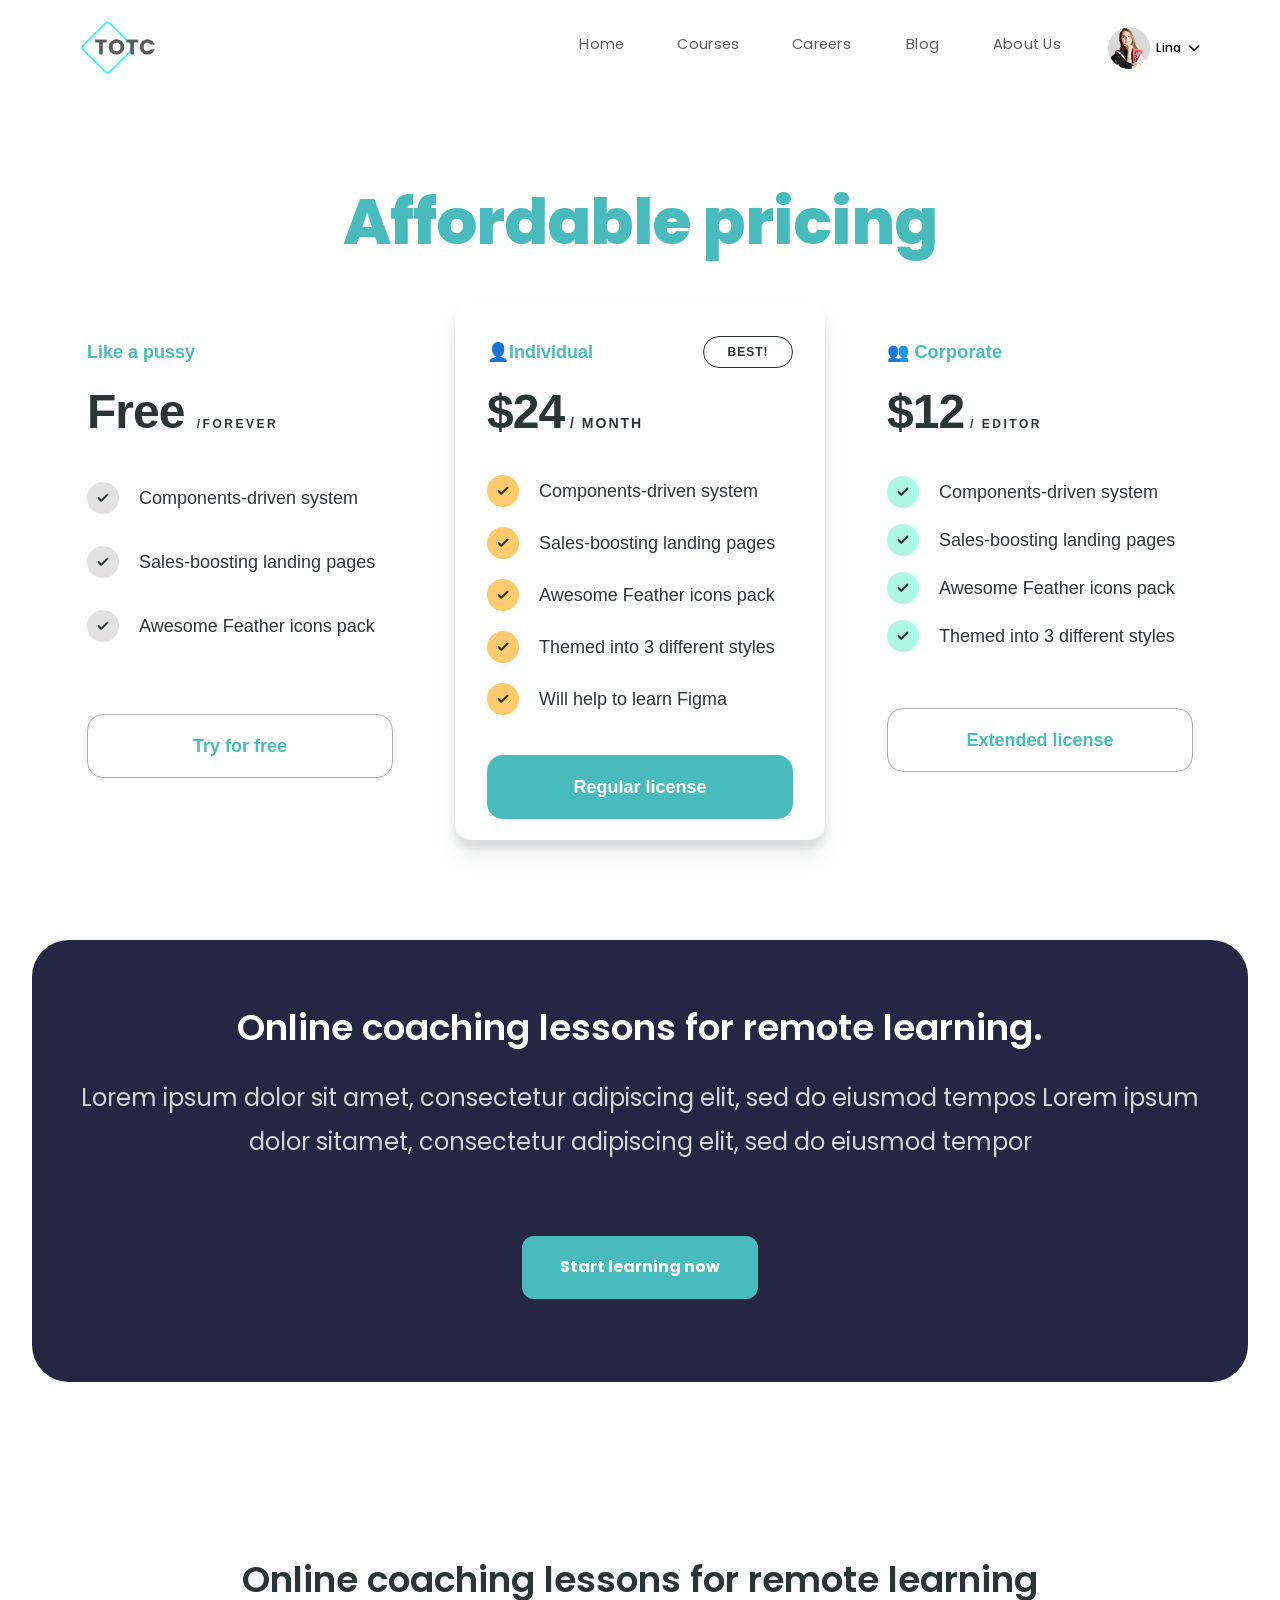
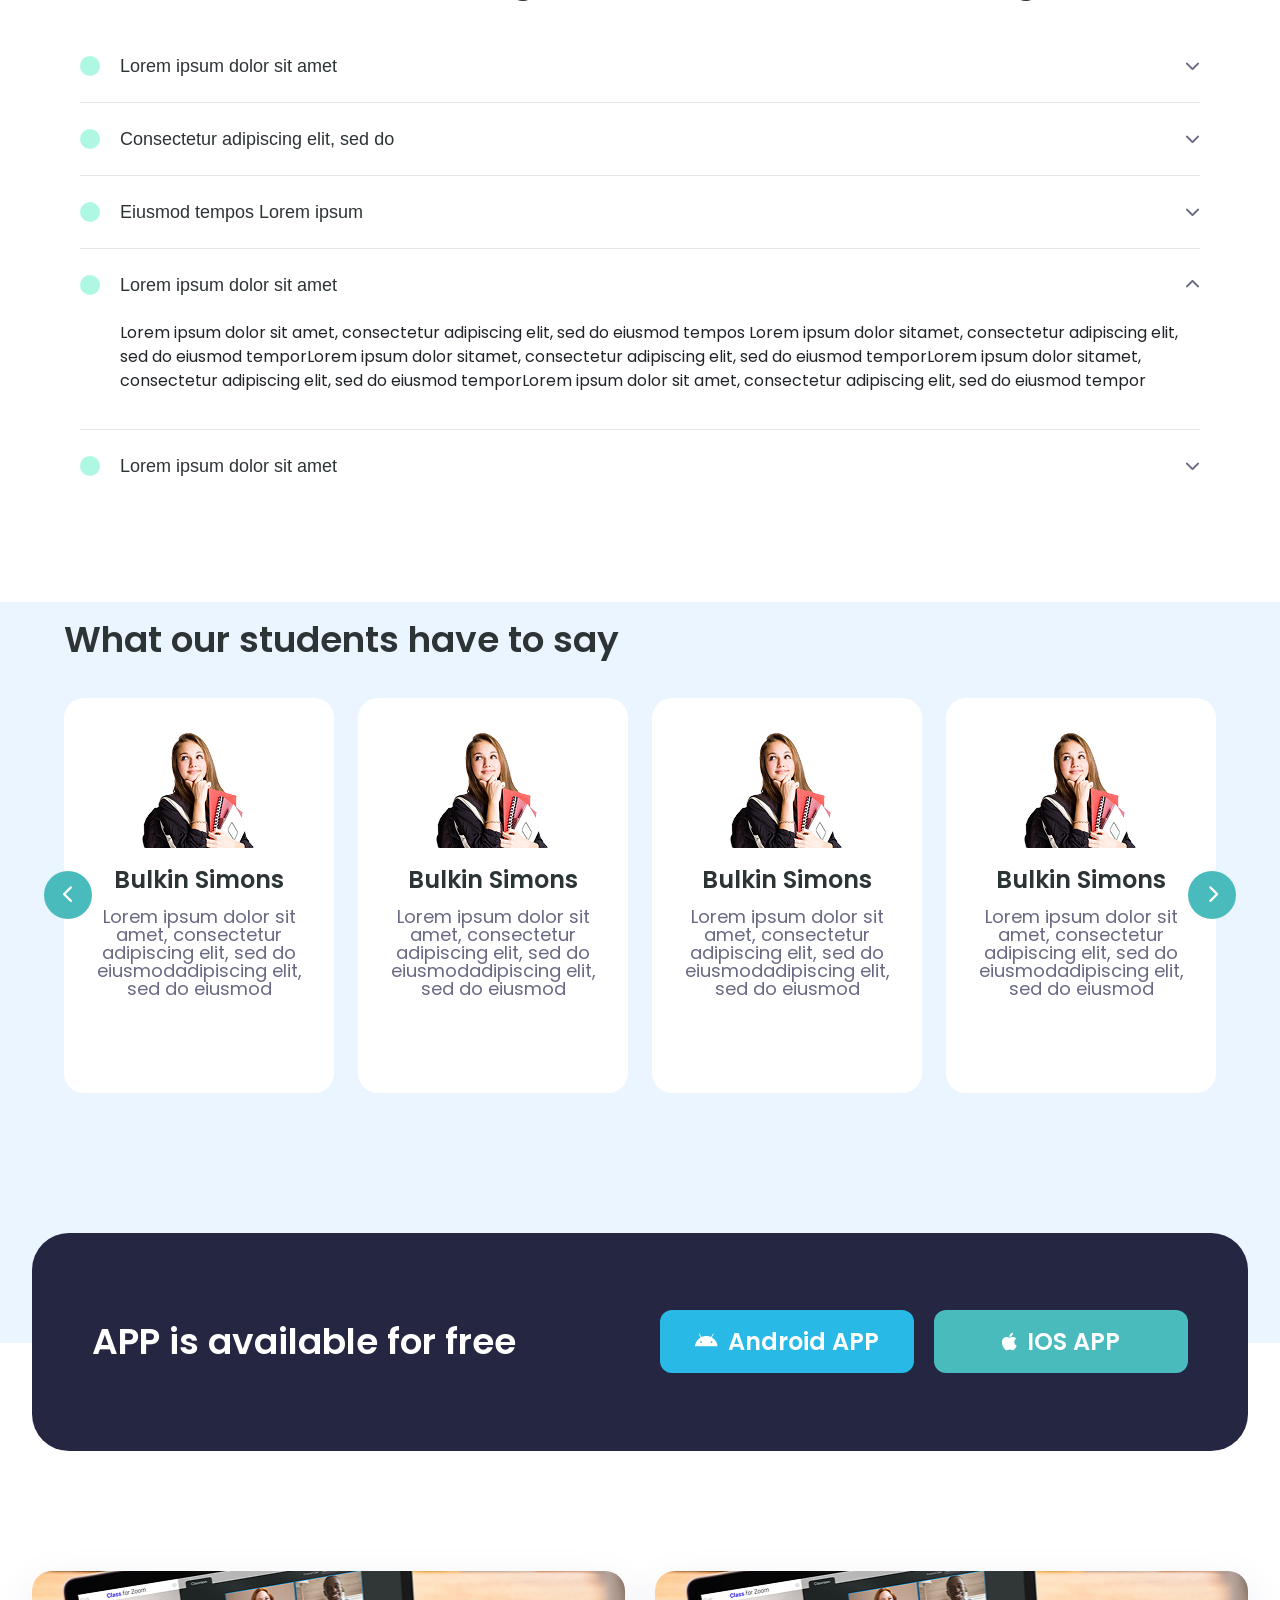
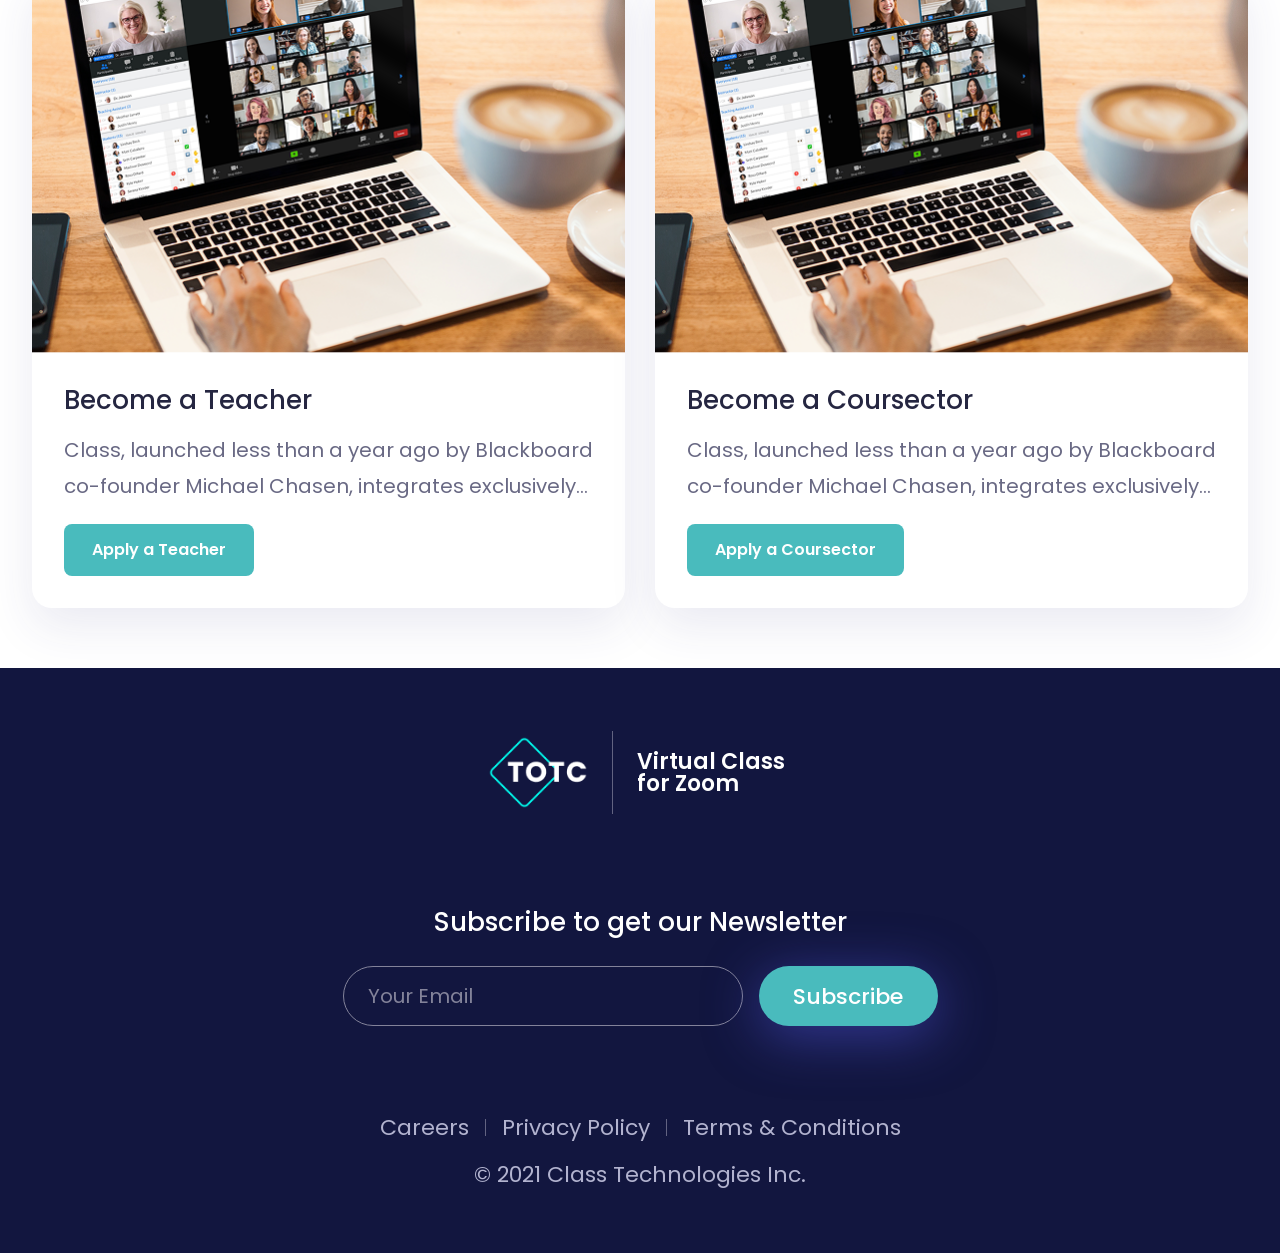
==== index.html @ a2b6d666 "Rename membership.html to index.html" ====
<!DOCTYPE html>
<html lang="en">
<head>
<meta charset="UTF-8">
<meta name="viewport" content="width=device-width, initial-scale=1.0">
<title>Membership-page</title>
<link rel="stylesheet" href="https://cdnjs.cloudflare.com/ajax/libs/font-awesome/6.5.1/css/all.min.css">
<link href="https://cdn.jsdelivr.net/npm/bootstrap@5.0.2/dist/css/bootstrap.min.css" rel="stylesheet" integrity="sha384-EVSTQN3/azprG1Anm3QDgpJLIm9Nao0Yz1ztcQTwFspd3yD65VohhpuuCOmLASjC" crossorigin="anonymous">
<link rel="stylesheet" href="membership.css">
</head>
<body>

<header class="header">
  <div class="header-container">
    <div class="logo-box">
      <img src="images/Group 235.png" alt="TOTC Logo">
    </div>

    <input type="checkbox" id="nav-toggle" class="nav-toggle">
    <label for="nav-toggle" class="hamburger-btn">
      <i class="fa-solid fa-bars"></i>
    </label>

    <nav class="nav-links">
      <a href="#" class="nav-link-home">Home</a>
      <a href="#" class="nav-link-courses">Courses</a>
      <a href="#" class="nav-link-careers">Careers</a>
      <a href="#" class="nav-link-blog">Blog</a>
      <a href="#" class="nav-link-about">About Us</a>
    </nav>

    <div class="profile-section">
      <img src="images/Group 234.png" class="profile-img" alt="Lina">
      <span class="profile-name">Lina</span>
      <i class="fa-solid fa-chevron-down dropdown-icon"></i>
    </div>
  </div>
</header>

<section class="pricing-heading-section">
  <h1>Affordable pricing</h1>
</section>

<div class="pricing-cards-row">

  <!-- Free Plan Card -->
  <div class="pricing-card-free">
    <div class="plan-content-free">
      <span class="plan-label-free">Like a pussy</span>
      <h2 class="plan-price-free">Free <span class="period">/forever</span></h2>

      <div class="feature-item-free">
        <img src="images/Icon Acrylic.png" class="check-circle" alt="check">
        <span>Components-driven system</span>
      </div>
      <div class="feature-item-free">
        <img src="images/Icon Acrylic.png" class="check-circle" alt="check">
        <span>Sales-boosting landing pages</span>
      </div>
      <div class="feature-item-free">
        <img src="images/Icon Acrylic.png" class="check-circle" alt="check">
        <span>Awesome Feather icons pack</span>
      </div>

      <button class="btn-try-free">Try for free</button>
    </div>
  </div>

  <!-- Individual Plan Card -->
  <div class="pricing-card-individual">
    <span class="best-badge">BEST!</span>
    <div class="plan-content-individual">
      <span class="plan-label-individual">
        👤Individual
      </span>
      <h2 class="plan-price-individual">$24<span class="period">/ MONTH</span></h2>

      <div class="feature-item-individual">
        <img src="images/Icon Acrylic (2).png" class="check-circle" alt="check">
        <span>Components-driven system</span>
      </div>
      <div class="feature-item-individual">
        <img src="images/Icon Acrylic (2).png" class="check-circle" alt="check">
        <span>Sales-boosting landing pages</span>
      </div>
      <div class="feature-item-individual">
        <img src="images/Icon Acrylic (2).png" class="check-circle" alt="check">
        <span>Awesome Feather icons pack</span>
      </div>
      <div class="feature-item-individual">
        <img src="images/Icon Acrylic (2).png" class="check-circle" alt="check">
        <span>Themed into 3 different styles</span>
      </div>
      <div class="feature-item-individual">
        <img src="images/Icon Acrylic (2).png" class="check-circle" alt="check">
        <span>Will help to learn Figma</span>
      </div>

      <button class="btn-regular-license">Regular license</button>
    </div>
  </div>

  <!-- Corporate Plan Card -->
  <div class="pricing-card-corporate">
    <div class="plan-content-corporate">
      <span class="plan-label-corporate">
        👥 Corporate
      </span>
      <h2 class="plan-price-corporate">$12<span class="period">/ editor</span></h2>
      <div class="feature-item-corporate">
        <img src="images/Icon Acrylic (3).png" class="check-circle" alt="check">
        <span>Components-driven system</span>
      </div>
      <div class="feature-item-corporate">
        <img src="images/Icon Acrylic (3).png" class="check-circle" alt="check">
        <span>Sales-boosting landing pages</span>
      </div>
      <div class="feature-item-corporate">
        <img src="images/Icon Acrylic (3).png" class="check-circle" alt="check">
        <span>Awesome Feather icons pack</span>
      </div>
      <div class="feature-item-corporate">
        <img src="images/Icon Acrylic (3).png" class="check-circle" alt="check">
        <span>Themed into 3 different styles</span>
      </div>
      <button class="btn-extended-license">Extended license</button>
    </div>
  </div>

</div>

<!-- Online Coaching Banner -->
<section class="coaching-banner-section">
  <div class="coaching-banner">
    <h2 class="coaching-heading">Online coaching lessons for remote learning.</h2>
    <p class="coaching-text">
      Lorem ipsum dolor sit amet, consectetur adipiscing elit, sed do eiusmod tempos Lorem ipsum dolor sitamet, consectetur adipiscing elit, sed do eiusmod tempor
    </p>
    <button class="btn-start-learning">Start learning now</button>
  </div>
</section>

<!-- Online Coaching Lessons Accordion -->
<section class="coaching-list-section">
  <div class="coaching-list-container">
    <h2 class="coaching-list-heading">Online coaching lessons for remote learning</h2>

    <div class="accordion-list">

      <div class="accordion-item">
        <input type="checkbox" id="acc1" class="accordion-checkbox">
        <label for="acc1" class="accordion-header">
          <span class="accordion-dot"></span>
          <span class="accordion-title">Lorem ipsum dolor sit amet</span>
          <i class="fa-solid fa-chevron-down accordion-icon"></i>
        </label>
      </div>

      <div class="accordion-item">
        <input type="checkbox" id="acc2" class="accordion-checkbox">
        <label for="acc2" class="accordion-header">
          <span class="accordion-dot"></span>
          <span class="accordion-title">Consectetur adipiscing elit, sed do</span>
          <i class="fa-solid fa-chevron-down accordion-icon"></i>
        </label>
      </div>

      <div class="accordion-item">
        <input type="checkbox" id="acc3" class="accordion-checkbox">
        <label for="acc3" class="accordion-header">
          <span class="accordion-dot"></span>
          <span class="accordion-title">Eiusmod tempos Lorem ipsum</span>
          <i class="fa-solid fa-chevron-down accordion-icon"></i>
        </label>
      </div>

      <div class="accordion-item">
        <input type="checkbox" id="acc4" class="accordion-checkbox" checked>
        <label for="acc4" class="accordion-header">
          <span class="accordion-dot"></span>
          <span class="accordion-title">Lorem ipsum dolor sit amet</span>
          <i class="fa-solid fa-chevron-down accordion-icon"></i>
        </label>
        <div class="accordion-content">
          <p>Lorem ipsum dolor sit amet, consectetur adipiscing elit, sed do eiusmod tempos Lorem ipsum dolor sitamet, consectetur adipiscing elit, sed do eiusmod temporLorem ipsum dolor sitamet, consectetur adipiscing elit, sed do eiusmod temporLorem ipsum dolor sitamet, consectetur adipiscing elit, sed do eiusmod temporLorem ipsum dolor sit amet, consectetur adipiscing elit, sed do eiusmod tempor</p>
        </div>
      </div>

      <div class="accordion-item">
        <input type="checkbox" id="acc5" class="accordion-checkbox">
        <label for="acc5" class="accordion-header">
          <span class="accordion-dot"></span>
          <span class="accordion-title">Lorem ipsum dolor sit amet</span>
          <i class="fa-solid fa-chevron-down accordion-icon"></i>
        </label>
      </div>

    </div>
  </div>
</section>

<!-- What Our Students Have To Say - Testimonials Carousel -->
<section class="testimonials-section">
  <div class="testimonials-container">
    <h2 class="testimonials-heading">What our students have to say</h2>

    <div id="testimonialsCarousel" class="carousel slide testimonials-carousel" data-bs-ride="false">
      <div class="carousel-inner">

        
        <div class="carousel-item active">
          <div class="row g-4 justify-content-center">
            <div class="col-lg-3 col-md-6">
              <div class="testimonial-card">
                <img src="images/image 12.png" class="testimonial-img" alt="Bulkin Simons">
                <h5 class="testimonial-name">Bulkin Simons</h5>
                <p class="testimonial-text">Lorem ipsum dolor sit amet, consectetur adipiscing elit, sed do eiusmodadipiscing elit, sed do eiusmod</p>
              </div>
            </div>
            <div class="col-lg-3 col-md-6">
              <div class="testimonial-card">
                <img src="images/image 12.png" class="testimonial-img" alt="Bulkin Simons">
                <h5 class="testimonial-name">Bulkin Simons</h5>
                <p class="testimonial-text">Lorem ipsum dolor sit amet, consectetur adipiscing elit, sed do eiusmodadipiscing elit, sed do eiusmod</p>
              </div>
            </div>
            <div class="col-lg-3 col-md-6">
              <div class="testimonial-card">
                <img src="images/image 12.png" class="testimonial-img" alt="Bulkin Simons">
                <h5 class="testimonial-name">Bulkin Simons</h5>
                <p class="testimonial-text">Lorem ipsum dolor sit amet, consectetur adipiscing elit, sed do eiusmodadipiscing elit, sed do eiusmod</p>
              </div>
            </div>
            <div class="col-lg-3 col-md-6">
              <div class="testimonial-card">
                <img src="images/image 12.png" class="testimonial-img" alt="Bulkin Simons">
                <h5 class="testimonial-name">Bulkin Simons</h5>
                <p class="testimonial-text">Lorem ipsum dolor sit amet, consectetur adipiscing elit, sed do eiusmodadipiscing elit, sed do eiusmod</p>
              </div>
            </div>
          </div>
        </div>

        

      </div>

      <!-- Prev/Next Arrows -->
      <button class="carousel-control-prev testimonial-arrow" type="button" data-bs-target="#testimonialsCarousel" data-bs-slide="prev">
        <i class="fa-solid fa-chevron-left"></i>
      </button>
      <button class="carousel-control-next testimonial-arrow" type="button" data-bs-target="#testimonialsCarousel" data-bs-slide="next">
        <i class="fa-solid fa-chevron-right"></i>
      </button>
    </div>
  </div>
</section>

<!-- APP is available for free -->
<section class="app-banner-section">
  <div class="app-banner">
    <h2 class="app-banner-heading">APP is available for free</h2>
    <div class="app-buttons">
      <button class="btn-android-app">
        <i class="fa-brands fa-android"></i> Android APP
      </button>
      <button class="btn-ios-app">
        <i class="fa-brands fa-apple"></i> IOS APP
      </button>
    </div>
  </div>
</section>

<!-- Become a Teacher / Become a Counselor Cards -->
<section class="teacher-counselor-section">
  <div class="teacher-counselor-row">

    <!-- Become a Teacher Card -->
    <div class="tc-card">
      <img src="images/Rectangle 32.png" class="tc-image" alt="Become a Teacher">
      <div class="tc-content">
        <h3 class="tc-heading">Become a Teacher</h3>
        <p class="tc-text">Class, launched less than a year ago by Blackboard co-founder Michael Chasen, integrates exclusively...</p>
        <button class="btn-apply-teacher">Apply a Teacher</button>
      </div>
    </div>

    <!-- Become a Counselor Card -->
    <div class="tc-card">
      <img src="images/Rectangle 32.png" class="tc-image" alt="Become a Counselor">
      <div class="tc-content">
        <h3 class="tc-heading">Become a Coursector</h3>
        <p class="tc-text">Class, launched less than a year ago by Blackboard co-founder Michael Chasen, integrates exclusively...</p>
        <button class="btn-apply-counselor">Apply a Coursector</button>
      </div>
    </div>

  </div>
</section>

<!-- ===== Footer Section ===== -->
<footer class="site-footer">

  <div class="footer-brand">
    <div class="footer-logo-box">
      <img src="images/Group 112.png" alt="TOTC Logo" class="logo-icon">
    </div>
    <span class="footer-divider"></span>
    <p class="footer-tagline">Virtual Class for Zoom</p>
  </div>

  <div class="footer-newsletter">
    <h3>Subscribe to get our Newsletter</h3>
    <form class="newsletter-form">
      <input type="email" placeholder="Your Email" required>
      <button type="submit">Subscribe</button>
    </form>
  </div>

  <div class="footer-links">
    <a href="#">Careers</a>
    <span class="link-divider"></span>
    <a href="#">Privacy Policy</a>
    <span class="link-divider"></span>
     <a href="#">Terms &amp; Conditions</a> 
  </div>

  <p class="footer-copyright">&copy; 2021 Class Technologies Inc.</p>

</footer>
<script src="https://cdn.jsdelivr.net/npm/bootstrap@5.0.2/dist/js/bootstrap.bundle.min.js" integrity="sha384-MrcW6ZMFYlzcLA8Nl+NtUVF0sA7MsXsP1UyJoMp4YLEuNSfAP+JcXn/tWtIaxVXM" crossorigin="anonymous"></script>

</body>
</html>
---- membership.css ----
@import url('https://fonts.googleapis.com/css2?family=Poppins:wght@400;500;600;700&display=swap');

* {
  margin: 0;
  padding: 0;
  box-sizing: border-box;
}

body {
  font-family: 'Poppins', sans-serif;
  overflow-x: hidden;
}

img {
  max-width: 100%;
}


.header {
  width: 100%;
  background-color: #FFFFFF;
}

.header-container {
  position: relative;
  width: 100%;
  aspect-ratio: 1920 / 143;
  max-width: 1920px;
  margin: 0 auto;
}

.logo-box {
  position: absolute;
  left: 6.25%;
  top: 20.98%;
  width: 5.9375%;
  height: 58.04%;
  display: flex;
  align-items: center;
  justify-content: center;
  overflow: hidden;
}

.logo-box img {
  width: 100%;
  height: 100%;
  object-fit: contain;
}

.nav-links a {
  position: absolute;
  top: 38.46%;
  height: 23.08%;
  font-family: 'Poppins', sans-serif;
  font-weight: 400;
  font-size: calc(22 / 1920 * 100vw);
  line-height: 100%;
  letter-spacing: 0.02em;
  color: #5B5B5B;
  text-decoration: none;
  white-space: nowrap;
}

.nav-link-home    { left: 45.26%; }
.nav-link-courses { left: 52.917%; }
.nav-link-careers { left: 61.875%; }
.nav-link-blog     { left: 70.78%; }
.nav-link-about    { left: 77.55%; }

.profile-section {
  position: absolute;
  right: 6.25%;
  top: 20.98%;
  height: 58.04%;
  display: flex;
  align-items: center;
  gap: calc(10 / 1920 * 100vw);
}

.profile-img {
  width: calc(63 / 1920 * 100vw);
  height: calc(63 / 1920 * 100vw);
  border-radius: 50%;
  object-fit: cover;
}

.profile-name {
  font-family: 'Poppins', sans-serif;
  font-weight: 500;
  font-size: calc(18 / 1920 * 100vw);
  line-height: 100%;
  letter-spacing: 0.02em;
  color: #000000;
  white-space: nowrap;
}

.dropdown-icon {
  font-size: calc(18 / 1920 * 100vw);
  color: #000000;
}


.nav-toggle {
  display: none;
}

.hamburger-btn {
  display: none;
  position: absolute;
  right: 6.25%;
  top: 50%;
  transform: translateY(-50%);
  font-size: 24px;
  color: #2D3436;
  cursor: pointer;
  z-index: 20;
}

/* ===== Pricing Heading Section ===== */
.pricing-heading-section {
  width: 100%;
  padding-top: 95px;
  padding-bottom: 30px;
  display: flex;
  justify-content: center;
}

.pricing-heading-section h1 {
  font-family: 'Poppins', sans-serif;
  font-weight: 800;
  font-size: 64px;
  line-height: 100%;
  letter-spacing: -1px;
  color: #49BBBD;
  text-align: center;
  margin: 0;
}


.pricing-cards-row {
  display: flex;
  align-items: flex-start;
  justify-content: center;
  gap: 30px;
  flex-wrap: wrap;
  padding: 20px 20px 60px;
}


.pricing-card-free {
  width: 370px;
  max-width: 100%;
  height: 536px;
  background: #FFFFFF;
  border-radius: 8px;
}

.plan-content-free {
  width: 306px;
  max-width: 100%;
  height: 472px;
  margin: 32px;
}

.plan-label-free {
  font-family: 'Inter', sans-serif;
  font-weight: 800;
  font-size: 18px;
  line-height: 32px;
  color: #49BBBD;
}

.plan-price-free {
  margin-top: 16px;
  margin-bottom: 30px;
  font-family: 'Inter', sans-serif;
  font-weight: 700;
  font-size: 48px;
  line-height: 56px;
  letter-spacing: -1px;
  color: #2D3436;
}

.plan-price-free .period {
  font-size: 12px;
  font-weight: 800;
  letter-spacing: 2.5px;
  text-transform: uppercase;
}

.feature-item-free {
  width: 100%;
  margin-bottom: 32px;
  display: flex;
  align-items: center;
  gap: 20px;
  font-family: 'Inter', sans-serif;
  font-weight: 400;
  font-size: 18px;
  line-height: 24px;
  color: #2D3436;
}

.check-circle {
  width: 32px;
  height: 32px;
  flex-shrink: 0;
}

.btn-try-free {
  width: 306px;
  max-width: 100%;
  height: 64px;
  margin-top: 40px;
  border-radius: 16px;
  border: 1px solid #ADADAD;
  background: transparent;
  font-family: 'Inter', sans-serif;
  font-weight: 700;
  font-size: 18px;
  color: #49BBBD;
  cursor: pointer;
}


.pricing-card-individual {
  position: relative;
  width: 370px;
  max-width: 100%;
  height: 536px;
  background: #FFFFFF;
  border-radius: 16px;
  box-shadow: 0px 16px 24px 0px rgba(38, 50, 56, 0.08),
              0px 8px 8px 0px rgba(38, 50, 56, 0.12);
}

.best-badge {
  position: absolute;
  top: 32px;
  right: 32px;
  width: 90px;
  height: 32px;
  display: flex;
  align-items: center;
  justify-content: center;
  border: 1px solid #2D3436;
  border-radius: 20px;
  font-family: 'Inter', sans-serif;
  font-weight: 700;
  font-size: 12px;
  letter-spacing: 1px;
  color: #2D3436;
  background: #FFFFFF;
}

.plan-content-individual {
  width: 306px;
  max-width: 100%;
  height: 472px;
  margin: 32px;
}

.plan-label-individual {
  display: flex;
  align-items: center;
  gap: 8px;
  font-family: 'Inter', sans-serif;
  font-weight: 700;
  font-size: 18px;
  line-height: 32px;
  color: #49BBBD;
}

.plan-price-individual {
  margin-top: 16px;
  margin-bottom: 24px;
  font-family: 'Inter', sans-serif;
  font-weight: 700;
  font-size: 48px;
  line-height: 56px;
  letter-spacing: -1px;
  color: #2D3436;
}

.plan-price-individual .period {
  font-size: 14px;
  font-weight: 700;
  letter-spacing: 2px;
  margin-left: 6px;
}

.feature-item-individual {
  width: 100%;
  margin-bottom: 20px;
  display: flex;
  align-items: center;
  gap: 20px;
  font-family: 'Inter', sans-serif;
  font-weight: 400;
  font-size: 18px;
  line-height: 24px;
  color: #2D3436;
}

.btn-regular-license {
  width: 306px;
  max-width: 100%;
  height: 64px;
  margin-top: 20px;
  border-radius: 16px;
  border: none;
  background: #49BBBD;
  font-family: 'Inter', sans-serif;
  font-weight: 700;
  font-size: 18px;
  color: #FFFFFF;
  cursor: pointer;
}


.pricing-card-corporate {
  width: 370px;
  max-width: 100%;
  height: 536px;
  background: #FFFFFF;
  border-radius: 8px;
}

.plan-content-corporate {
  width: 306px;
  max-width: 100%;
  height: 472px;
  margin: 32px;
}

.plan-label-corporate {
  display: flex;
  align-items: center;
  gap: 8px;
  font-family: 'Inter', sans-serif;
  font-weight: 700;
  font-size: 18px;
  line-height: 32px;
  letter-spacing: 0.2px;
  color: #49BBBD;
}

.plan-price-corporate {
  margin-top: 16px;
  margin-bottom: 24px;
  font-family: 'Inter', sans-serif;
  font-weight: 700;
  font-size: 48px;
  line-height: 56px;
  letter-spacing: -1px;
  color: #2D3436;
}

.plan-price-corporate .period {
  font-size: 12px;
  font-weight: 800;
  letter-spacing: 2.5px;
  text-transform: uppercase;
  margin-left: 6px;
}

.feature-item-corporate {
  width: 100%;
  margin-bottom: 16px;
  display: flex;
  align-items: center;
  gap: 20px;
  font-family: 'Inter', sans-serif;
  font-weight: 400;
  font-size: 18px;
  line-height: 32px;
  color: #2D3436;
}

.btn-extended-license {
  width: 306px;
  max-width: 100%;
  height: 64px;
  margin-top: 40px;
  border-radius: 16px;
  border: 1px solid #ADADAD;
  background: transparent;
  font-family: 'Inter', sans-serif;
  font-weight: 700;
  font-size: 18px;
  color: #49BBBD;
  cursor: pointer;
}


.coaching-banner-section {
  width: 100%;
  padding: 40px 0 80px;
  display: flex;
  justify-content: center;
}

.coaching-banner {
  width: 1682px;
  max-width: 95%;
  background: #252641;
  border-radius: 37px;
  padding-top: 70px;
  padding-bottom: 83px;
  padding-left: 20px;
  padding-right: 20px;
  display: flex;
  flex-direction: column;
  align-items: center;
  text-align: center;
}

.coaching-heading {
  max-width: 827px;
  margin: 0 0 30px;
  font-family: 'Poppins', sans-serif;
  font-weight: 600;
  font-size: 36px;
  line-height: 100%;
  letter-spacing: 0%;
  color: #FFFFFF;
}

.coaching-text {
  max-width: 1259px;
  margin: 0 0 73px;
  font-family: 'Poppins', sans-serif;
  font-weight: 400;
  font-size: 24px;
  line-height: 180%;
  letter-spacing: 2%;
  color: rgba(255, 255, 255, 0.8);
}

.btn-start-learning {
  width: 236px;
  max-width: 100%;
  height: 63px;
  background: #49BBBD;
  border: none;
  border-radius: 12px;
  font-family: 'Poppins', sans-serif;
  font-weight: 700;
  font-size: 16px;
  line-height: 100%;
  letter-spacing: 0%;
  color: #FFFFFF;
  cursor: pointer;
}



.coaching-list-section {
  width: 100%;
  padding: 60px 0;
  display: flex;
  justify-content: center;
}

.coaching-list-container {
  width: 1681px;
  max-width: 95%;
  padding: 40px 48px;
}

.coaching-list-heading {
  text-align: center;
  font-family: 'Poppins', sans-serif;
  font-weight: 600;
  font-size: 36px;
  line-height: 100%;
  color: #2D3436;
  margin: 0 0 32px;
}

.accordion-list {
  border: none;
  border-top: none;
}

.accordion-item {
  border: none;
  border-bottom: 1px solid #E5E5E5;
}

.accordion-item:first-child {
  border-top: none;
}

.accordion-item:last-child {
  border-bottom: none;
}

.accordion-header {
  border: none;
  outline: none;
}

.accordion-header:focus {
  outline: none;
}

.accordion-checkbox {
  display: none;
}

.accordion-header {
  width: 100%;
  display: flex;
  align-items: center;
  gap: 20px;
  padding: 20px 0;
  cursor: pointer;
}

.accordion-dot {
  width: 20px;
  height: 20px;
  border-radius: 50%;
  background: #55EFC4;
  opacity: 0.48;
  flex-shrink: 0;
}

.accordion-title {
  flex: 1;
  font-family: 'Inter', sans-serif;
  font-weight: 400;
  font-size: 18px;
  line-height: 32px;
  color: #2D3436;
}

.accordion-icon {
  font-size: 15px;
  color: #696984;
  flex-shrink: 0;
  transition: transform 0.2s ease;
}

.accordion-checkbox:checked ~ .accordion-header .accordion-icon {
  transform: rotate(180deg);
}

.accordion-content {
  display: none;
  padding: 0 0 20px 40px;
}

.accordion-checkbox:checked ~ .accordion-content {
  display: block;
}


.testimonials-section {
  width: 100%;
  padding: 20px 0 250px;
  background: rgba(157, 204, 255, 0.2);
  display: flex;
  justify-content: center;
}

.testimonials-container {
  width: 1674px;
  max-width: 90%;
  position: relative;
}

.testimonials-heading {
  font-family: 'Poppins', sans-serif;
  font-weight: 600;
  font-size: 36px;
  line-height: 100%;
  color: #2D3436;
  margin: 0 0 40px;
}

.testimonials-carousel {
  position: relative;
}

.testimonial-card {
  width: 100%;
  max-width: 384px;
  height: 395px;
  background: #FFFFFF;
  border-radius: 20px;
  padding: 32px 24px;
  margin: 0 auto;
  display: flex;
  flex-direction: column;
  align-items: center;
  text-align: center;
}

.testimonial-img {
  width: 118px;
  height: 118px;
  border-radius: 6px;
  object-fit: cover;
  margin-bottom: 20px;
}

.testimonial-name {
  font-family: 'Poppins', sans-serif;
  font-weight: 600;
  font-size: 24px;
  line-height: 100%;
  color: #2D3436;
  margin-bottom: 16px;
}

.testimonial-text {
  font-family: 'Poppins', sans-serif;
  font-weight: 400;
  font-size: 18px;
  line-height: 100%;
  letter-spacing: 2%;
  color: #696984;
  margin: 0;
}

.testimonial-arrow {
  width: 48px;
  height: 48px;
  border-radius: 50%;
  background: #49BBBD;
  display: flex !important;
  align-items: center;
  justify-content: center;
  opacity: 1 !important;
  top: 50%;
  transform: translateY(-50%);
  position: absolute;
}

.testimonial-arrow.carousel-control-prev {
  left: -20px;
}

.testimonial-arrow.carousel-control-next {
  right: -20px;
}

.testimonial-arrow i {
  color: #FFFFFF;
  font-size: 18px;
}

.testimonial-arrow:hover {
  background: #3aa5a7;
}


.app-banner-section {
  width: 100%;
  padding: 10px 0 60px;
  display: flex;
  justify-content: center;
  position: relative;
  z-index: 2;
  margin-top: -120px;
}

.app-banner {
  width: 1682px;
  max-width: 95%;
  min-height: 218px;
  background: #252641;
  border-radius: 37px;
  padding: 30px 60px;
  display: flex;
  align-items: center;
  justify-content: space-between;
  flex-wrap: wrap;
  gap: 20px;
}

.app-banner-heading {
  max-width: 448px;
  font-family: 'Poppins', sans-serif;
  font-weight: 600;
  font-size: 36px;
  line-height: 100%;
  letter-spacing: 0%;
  color: #FFFFFF;
  margin: 0;
}

.app-buttons {
  display: flex;
  gap: 20px;
  flex-wrap: wrap;
}

.btn-android-app,
.btn-ios-app {
  width: 254px;
  max-width: 100%;
  height: 63px;
  border: none;
  border-radius: 12px;
  display: flex;
  align-items: center;
  justify-content: center;
  gap: 10px;
  font-family: 'Poppins', sans-serif;
  font-weight: 600;
  font-size: 24px;
  line-height: 100%;
  color: #FFFFFF;
  cursor: pointer;
}

.btn-android-app {
  background: #29B9E7;
}

.btn-ios-app {
  background: #49BBBD;
}

.btn-android-app i,
.btn-ios-app i {
  font-size: 20px;
}


.teacher-counselor-section {
  width: 100%;
  padding: 60px 0;
  display: flex;
  justify-content: center;
}

.teacher-counselor-row {
  display: flex;
  justify-content: center;
  gap: 30px;
  flex-wrap: wrap;
  max-width: 1682px;
  width: 95%;
}

.tc-card {
  width: 786px;
  max-width: 100%;
  flex: 1 1 380px;
  background: #FFFFFF;
  border-radius: 20px;
  box-shadow: 0px 18.83px 47.08px 0px rgba(47, 50, 125, 0.1);
  overflow: hidden;
}

.tc-image {
  width: 100%;
  height: 382.5px;
  object-fit: cover;
  display: block;
}

.tc-content {
  padding: 24px 32px 32px;
}

.tc-heading {
  font-family: 'Poppins', sans-serif;
  font-weight: 500;
  font-size: 26px;
  line-height: 180%;
  color: #252641;
  margin: 0 0 8px;
}

.tc-text {
  font-family: 'Poppins', sans-serif;
  font-weight: 400;
  font-size: 20px;
  line-height: 180%;
  letter-spacing: 2%;
  color: #696984;
  margin: 0 0 20px;
}

.btn-apply-teacher,
.btn-apply-counselor {
  border: none;
  border-radius: 8px;
  background: #49BBBD;
  color: #FFFFFF;
  font-family: 'Poppins', sans-serif;
  font-weight: 600;
  font-size: 16px;
  padding: 14px 28px;
  cursor: pointer;
}



.site-footer {
  width: 100%;
  background-color: #12163F;
  padding: 63px 20px 51px;
  font-family: 'Poppins', sans-serif;
}

.footer-brand {
  display: flex;
  align-items: center;
  justify-content: center;
  flex-wrap: wrap;
  gap: 24px;
  min-height: 83px;
}

.footer-logo-box .logo-icon {
  max-width: 100px;
  height: auto;
  object-fit: contain;
}

.footer-divider {
  width: 1px;
  height: 83px;
  background-color: #626381;
}

.footer-tagline {
  width: 156px;
  font-size: 22px;
  font-weight: 600;
  line-height: 100%;
  letter-spacing: 4%;
  color: #FFFFFF;
  margin: 0;
}

.footer-newsletter {
  text-align: center;
  margin-top: 95px;
}

.footer-newsletter h3 {
  font-size: 26px;
  font-weight: 500;
  line-height: 100%;
  letter-spacing: 4%;
  color: #FFFFFF;
  margin: 0 0 31px;
}

.newsletter-form {
  display: flex;
  align-items: center;
  justify-content: center;
  flex-wrap: wrap;
  gap: 16px;
}

.newsletter-form input[type="email"] {
  width: 400px;
  max-width: 100%;
  height: 60px;
  border-radius: 80px;
  border: 1px solid #83839A;
  background: transparent;
  padding: 0 24px;
  font-family: 'Poppins', sans-serif;
  font-size: 20px;
  font-weight: 400;
  letter-spacing: 4%;
  color: #83839A;
  outline: none;
}

.newsletter-form input[type="email"]::placeholder {
  color: #83839A;
}

.newsletter-form button {
  position: relative;
  width: 179px;
  max-width: 100%;
  height: 60px;
  border-radius: 60px;
  border: none;
  background-color: #49BBBD;
  box-shadow: 0 10px 54px 0 rgba(84, 90, 232, 0.5);
  font-family: 'Poppins', sans-serif;
  font-size: 22px;
  font-weight: 500;
  color: #FFFFFF;
  cursor: pointer;
}

.footer-links {
  display: flex;
  align-items: center;
  justify-content: center;
  flex-wrap: wrap;
  gap: 16px;
  margin-top: 85px;
}

.footer-links a {
  font-size: 22px;
  font-weight: 400;
  letter-spacing: 4%;
  color: #B2B3CF;
  text-decoration: none;
}

.footer-links a:hover {
  color: #FFFFFF;
}

.footer-links .link-divider {
  width: 1px;
  height: 17px;
  background-color: #626381;
}

.footer-copyright {
  text-align: center;
  margin-top: 20px;
  font-size: 22px;
  font-weight: 400;
  line-height: 100%;
  letter-spacing: 4%;
  color: #B2B3CF;
}


@media (max-width: 992px) {

  
  .header-container {
    aspect-ratio: unset;
    height: auto;
    display: flex;
    align-items: center;
    justify-content: space-between;
    padding: 16px 6.25%;
    flex-wrap: wrap;
  }

  .logo-box {
    position: static;
    width: 90px;
    height: 45px;
  }

  .hamburger-btn {
    display: block;
    position: static;
    order: 2;
  }

  .profile-section {
    position: static;
    order: 3;
    height: auto;
    gap: 8px;
  }

  .profile-img {
    width: 36px;
    height: 36px;
  }

  .profile-name {
    font-size: 14px;
  }

  .dropdown-icon {
    font-size: 14px;
  }

  .nav-links {
    order: 4;
    width: 100%;
    display: none;
    flex-direction: column;
    background: #FFFFFF;
    padding: 10px 0 20px;
  }

  .nav-toggle:checked ~ .nav-links {
    display: flex;
  }

  .nav-links a {
    position: static;
    height: auto;
    width: 100%;
    padding: 12px 0;
    font-size: 18px;
    text-align: center;
    border-bottom: 1px solid #F0F0F0;
  }

  
  .pricing-heading-section h1 {
    font-size: 48px;
  }

  
  .coaching-heading {
    font-size: 30px;
  }

  .coaching-text {
    font-size: 18px;
  }

  
  .app-banner {
    justify-content: center;
    text-align: center;
    padding: 30px;
  }

  .app-banner-heading {
    text-align: center;
    max-width: 100%;
  }

  .app-buttons {
    justify-content: center;
    width: 100%;
  }

 
  .teacher-counselor-row {
    justify-content: center;
  }

  .tc-card {
    flex: 1 1 100%;
    max-width: 500px;
  }
}


@media (max-width: 768px) {

  .pricing-heading-section {
    padding-top: 60px;
    padding-bottom: 20px;
  }

  .pricing-heading-section h1 {
    font-size: 38px;
  }

  .coaching-banner {
    padding-top: 40px;
    padding-bottom: 40px;
    border-radius: 24px;
  }

  .coaching-heading {
    font-size: 26px;
    margin-bottom: 20px;
  }

  .coaching-text {
    font-size: 16px;
    line-height: 160%;
    margin-bottom: 32px;
  }

  .coaching-list-heading,
  .testimonials-heading {
    font-size: 26px;
  }

  .coaching-list-container {
    padding: 24px 16px;
  }

  .accordion-title {
    font-size: 15px;
    line-height: 24px;
  }

  .accordion-content {
    padding-left: 20px;
  }

  .accordion-content p {
    font-size: 14px;
  }

  .testimonials-section {
    padding-bottom: 100px;
  }

  .testimonial-arrow {
    width: 36px;
    height: 36px;
  }

  .testimonial-arrow.carousel-control-prev { left: 0; }
  .testimonial-arrow.carousel-control-next { right: 0; }

  .app-banner-section {
    margin-top: -60px;
  }

  .app-banner-heading {
    font-size: 24px;
  }

  .btn-android-app,
  .btn-ios-app {
    width: 100%;
    font-size: 18px;
  }

  .tc-heading {
    font-size: 20px;
  }

  .tc-text {
    font-size: 16px;
  }

  
  .footer-newsletter {
    margin-top: 60px;
  }

  .footer-links {
    margin-top: 50px;
  }

  .newsletter-form input[type="email"] {
    width: 100%;
  }

  .newsletter-form button {
    width: 100%;
  }
}


@media (max-width: 480px) {

  .logo-box img { width: auto; }

  .pricing-heading-section h1 {
    font-size: 30px;
  }

  .pricing-card-free,
  .pricing-card-individual,
  .pricing-card-corporate {
    width: 100%;
    height: auto;
    padding-bottom: 20px;
  }

  .plan-content-free,
  .plan-content-individual,
  .plan-content-corporate {
    width: 100%;
    height: auto;
    margin: 24px;
  }

  .btn-try-free,
  .btn-regular-license,
  .btn-extended-license {
    width: 100%;
  }

  .plan-price-free,
  .plan-price-individual,
  .plan-price-corporate {
    font-size: 36px;
    line-height: 44px;
  }

  .coaching-banner,
  .app-banner {
    max-width: 92%;
  }

  .coaching-heading {
    font-size: 20px;
  }

  .coaching-text {
    font-size: 14px;
  }

  .btn-start-learning {
    width: 100%;
  }

  .coaching-list-heading,
  .testimonials-heading {
    font-size: 22px;
    text-align: center;
  }

  .testimonial-card {
    height: auto;
    padding: 24px 16px;
  }

  .app-banner-heading {
    font-size: 20px;
  }

  .tc-image {
    height: 220px;
  }

  .tc-content {
    padding: 20px;
  }

  
  .site-footer {
    padding: 40px 16px 32px;
  }

  .footer-brand {
    gap: 14px;
  }

  .footer-logo-box .logo-icon {
    max-width: 70px;
  }

  .footer-divider {
    height: 60px;
  }

  .footer-tagline {
    width: auto;
    font-size: 18px;
  }

  .footer-newsletter h3 {
    font-size: 20px;
  }

  .footer-links {
    gap: 10px;
  }

  .footer-links a {
    font-size: 16px;
  }

  .footer-copyright {
    font-size: 14px;
  }
}
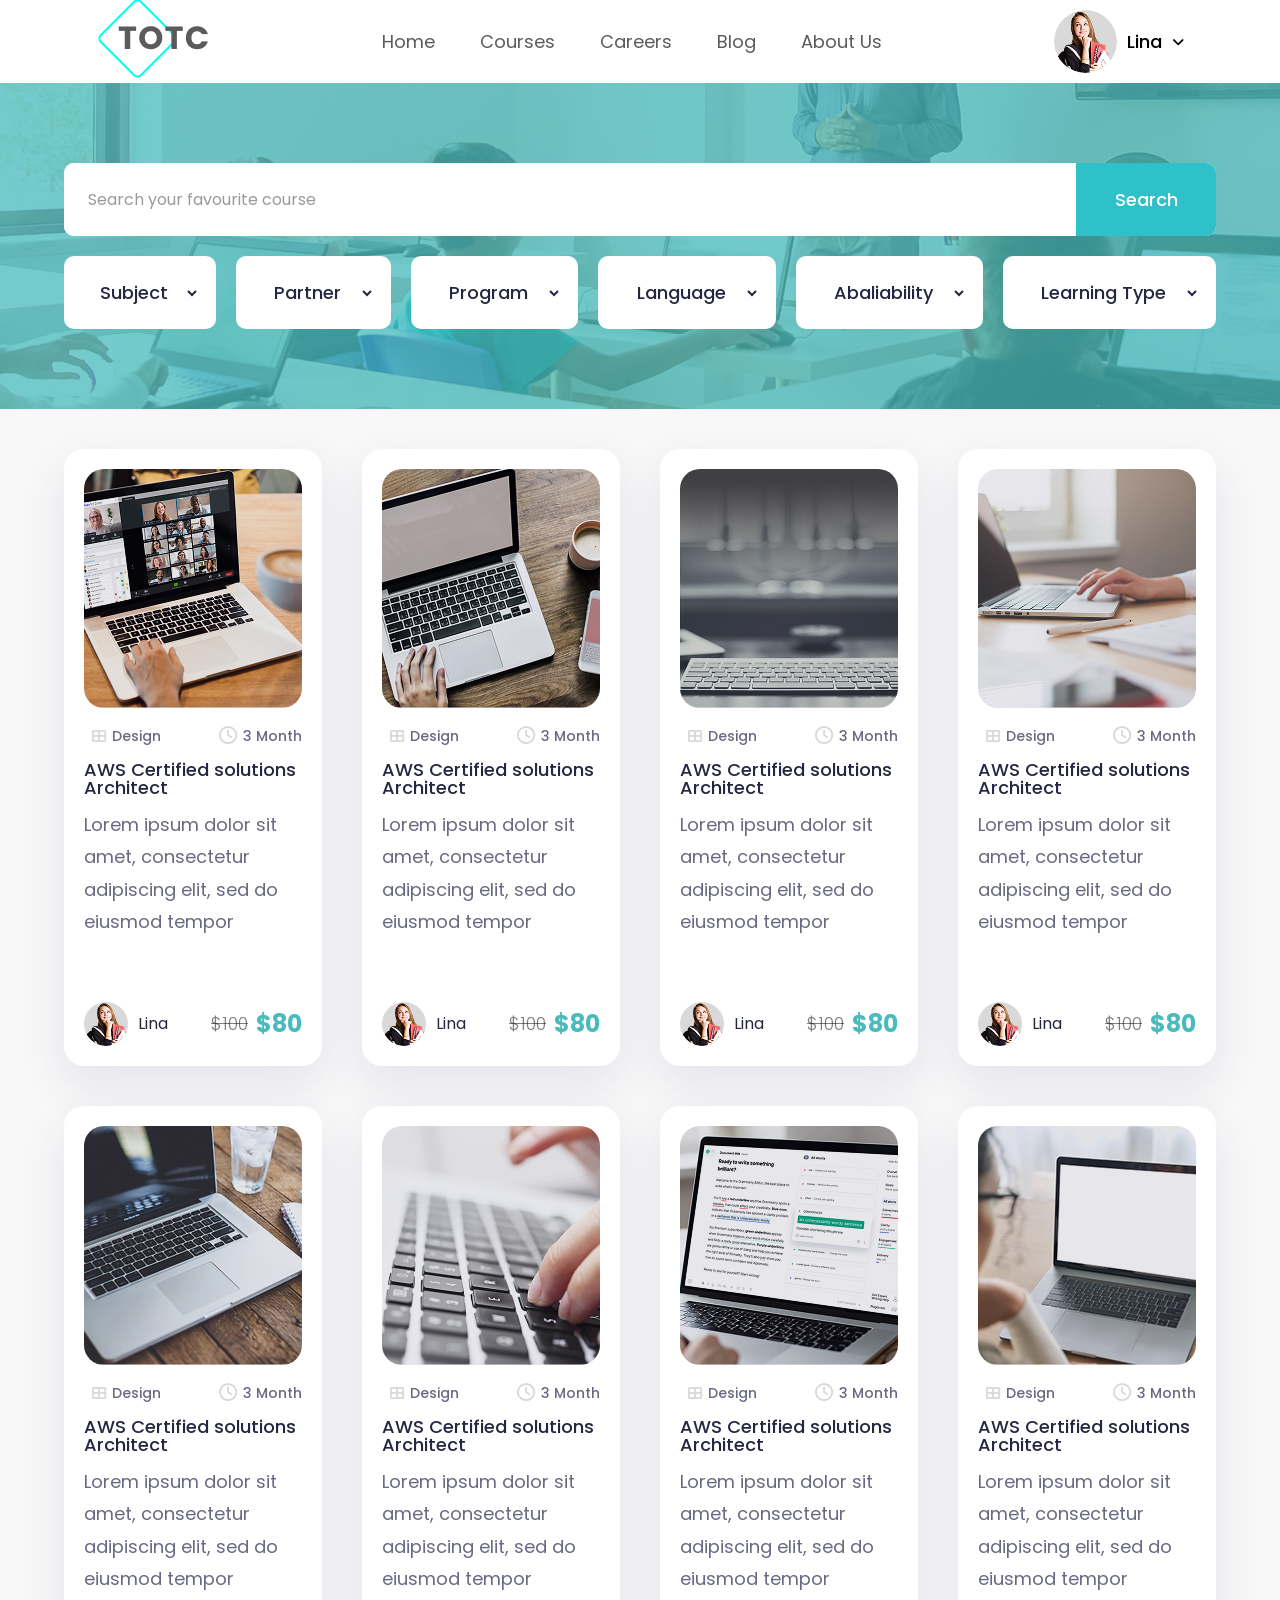
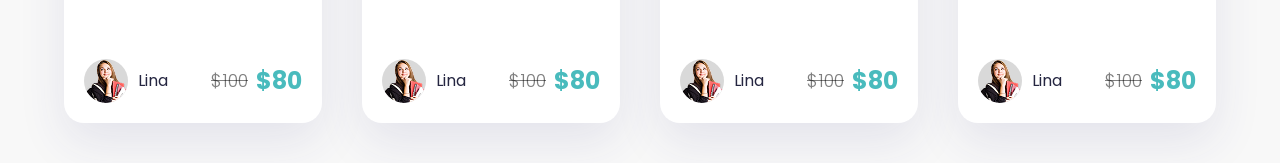
==== commit 88a6f59e: "Add files via upload" ====
--- a/index.html
+++ b/index.html
@@ -1,334 +1,297 @@
 <!DOCTYPE html>
 <html lang="en">
 <head>
-<meta charset="UTF-8">
-<meta name="viewport" content="width=device-width, initial-scale=1.0">
-<title>Membership-page</title>
-<link rel="stylesheet" href="https://cdnjs.cloudflare.com/ajax/libs/font-awesome/6.5.1/css/all.min.css">
-<link href="https://cdn.jsdelivr.net/npm/bootstrap@5.0.2/dist/css/bootstrap.min.css" rel="stylesheet" integrity="sha384-EVSTQN3/azprG1Anm3QDgpJLIm9Nao0Yz1ztcQTwFspd3yD65VohhpuuCOmLASjC" crossorigin="anonymous">
-<link rel="stylesheet" href="membership.css">
+    <meta charset="UTF-8">
+    <meta name="viewport" content="width=device-width, initial-scale=1.0">
+    <title>E Learning</title>
+    
+
+    
+    <link rel="preconnect" href="https://fonts.googleapis.com">
+    <link href="https://fonts.googleapis.com/css2?family=Poppins:wght@400;500&display=swap" rel="stylesheet">
+    <link rel="stylesheet" href="https://cdnjs.cloudflare.com/ajax/libs/font-awesome/6.7.2/css/all.min.css">
+    
+
+    <link rel="stylesheet" href="style.css">
 </head>
 <body>
 
-<header class="header">
-  <div class="header-container">
-    <div class="logo-box">
-      <img src="images/Group 235.png" alt="TOTC Logo">
-    </div>
-
-    <input type="checkbox" id="nav-toggle" class="nav-toggle">
-    <label for="nav-toggle" class="hamburger-btn">
-      <i class="fa-solid fa-bars"></i>
-    </label>
-
-    <nav class="nav-links">
-      <a href="#" class="nav-link-home">Home</a>
-      <a href="#" class="nav-link-courses">Courses</a>
-      <a href="#" class="nav-link-careers">Careers</a>
-      <a href="#" class="nav-link-blog">Blog</a>
-      <a href="#" class="nav-link-about">About Us</a>
+<header>
+    <nav class="navbar">
+
+        
+        <div class="logo">
+            <img src="images/Group 235 (1).png" alt="Logo">
+        </div>
+
+       
+        <ul class="nav-menu">
+            <li><a href="#">Home</a></li>
+            <li><a href="#">Courses</a></li>
+            <li><a href="#">Careers</a></li>
+            <li><a href="#">Blog</a></li>
+            <li><a href="#">About Us</a></li>
+        </ul>
+
+      
+        <div class="profile">
+            <img src="images/Group 234 (1).png" alt="Profile">
+
+            <span>Lina</span>
+
+            <i class="fa-solid fa-angle-down"></i>
+        </div>
+
     </nav>
-
-    <div class="profile-section">
-      <img src="images/Group 234.png" class="profile-img" alt="Lina">
-      <span class="profile-name">Lina</span>
-      <i class="fa-solid fa-chevron-down dropdown-icon"></i>
-    </div>
-  </div>
 </header>
 
-<section class="pricing-heading-section">
-  <h1>Affordable pricing</h1>
-</section>
-
-<div class="pricing-cards-row">
-
-  <!-- Free Plan Card -->
-  <div class="pricing-card-free">
-    <div class="plan-content-free">
-      <span class="plan-label-free">Like a pussy</span>
-      <h2 class="plan-price-free">Free <span class="period">/forever</span></h2>
-
-      <div class="feature-item-free">
-        <img src="images/Icon Acrylic.png" class="check-circle" alt="check">
-        <span>Components-driven system</span>
-      </div>
-      <div class="feature-item-free">
-        <img src="images/Icon Acrylic.png" class="check-circle" alt="check">
-        <span>Sales-boosting landing pages</span>
-      </div>
-      <div class="feature-item-free">
-        <img src="images/Icon Acrylic.png" class="check-circle" alt="check">
-        <span>Awesome Feather icons pack</span>
-      </div>
-
-      <button class="btn-try-free">Try for free</button>
-    </div>
-  </div>
-
-  <!-- Individual Plan Card -->
-  <div class="pricing-card-individual">
-    <span class="best-badge">BEST!</span>
-    <div class="plan-content-individual">
-      <span class="plan-label-individual">
-        👤Individual
-      </span>
-      <h2 class="plan-price-individual">$24<span class="period">/ MONTH</span></h2>
-
-      <div class="feature-item-individual">
-        <img src="images/Icon Acrylic (2).png" class="check-circle" alt="check">
-        <span>Components-driven system</span>
-      </div>
-      <div class="feature-item-individual">
-        <img src="images/Icon Acrylic (2).png" class="check-circle" alt="check">
-        <span>Sales-boosting landing pages</span>
-      </div>
-      <div class="feature-item-individual">
-        <img src="images/Icon Acrylic (2).png" class="check-circle" alt="check">
-        <span>Awesome Feather icons pack</span>
-      </div>
-      <div class="feature-item-individual">
-        <img src="images/Icon Acrylic (2).png" class="check-circle" alt="check">
-        <span>Themed into 3 different styles</span>
-      </div>
-      <div class="feature-item-individual">
-        <img src="images/Icon Acrylic (2).png" class="check-circle" alt="check">
-        <span>Will help to learn Figma</span>
-      </div>
-
-      <button class="btn-regular-license">Regular license</button>
-    </div>
-  </div>
-
-  <!-- Corporate Plan Card -->
-  <div class="pricing-card-corporate">
-    <div class="plan-content-corporate">
-      <span class="plan-label-corporate">
-        👥 Corporate
-      </span>
-      <h2 class="plan-price-corporate">$12<span class="period">/ editor</span></h2>
-      <div class="feature-item-corporate">
-        <img src="images/Icon Acrylic (3).png" class="check-circle" alt="check">
-        <span>Components-driven system</span>
-      </div>
-      <div class="feature-item-corporate">
-        <img src="images/Icon Acrylic (3).png" class="check-circle" alt="check">
-        <span>Sales-boosting landing pages</span>
-      </div>
-      <div class="feature-item-corporate">
-        <img src="images/Icon Acrylic (3).png" class="check-circle" alt="check">
-        <span>Awesome Feather icons pack</span>
-      </div>
-      <div class="feature-item-corporate">
-        <img src="images/Icon Acrylic (3).png" class="check-circle" alt="check">
-        <span>Themed into 3 different styles</span>
-      </div>
-      <button class="btn-extended-license">Extended license</button>
-    </div>
-  </div>
-
-</div>
-
-<!-- Online Coaching Banner -->
-<section class="coaching-banner-section">
-  <div class="coaching-banner">
-    <h2 class="coaching-heading">Online coaching lessons for remote learning.</h2>
-    <p class="coaching-text">
-      Lorem ipsum dolor sit amet, consectetur adipiscing elit, sed do eiusmod tempos Lorem ipsum dolor sitamet, consectetur adipiscing elit, sed do eiusmod tempor
-    </p>
-    <button class="btn-start-learning">Start learning now</button>
+<section class="hero-section">
+  <div class="hero-overlay">
+    <div class="search-filter-wrapper">
+
+      <div class="search-bar-row">
+        <input type="text" class="search-input" placeholder="Search your favourite course">
+        <button class="search-btn">Search</button>
+      </div>
+
+      <div class="filters-row">
+        <div class="filter-dropdown subject-dropdown">
+          <select>
+            <option>Subject</option>
+          </select>
+        </div>
+
+        <div class="filter-dropdown partner-dropdown">
+          <select>
+            <option>Partner</option>
+          </select>
+        </div>
+
+        <div class="filter-dropdown program-dropdown">
+          <select>
+            <option>Program</option>
+          </select>
+        </div>
+
+        <div class="filter-dropdown language-dropdown">
+          <select>
+            <option>Language</option>
+          </select>
+        </div>
+
+        <div class="filter-dropdown ability-dropdown">
+          <select>
+            <option>Abaliability</option>
+          </select>
+        </div>
+
+        <div class="filter-dropdown learning-type-dropdown">
+          <select>
+            <option>Learning Type</option>
+          </select>
+        </div>
+      </div>
+
+    </div>
   </div>
 </section>
 
-<!-- Online Coaching Lessons Accordion -->
-<section class="coaching-list-section">
-  <div class="coaching-list-container">
-    <h2 class="coaching-list-heading">Online coaching lessons for remote learning</h2>
-
-    <div class="accordion-list">
-
-      <div class="accordion-item">
-        <input type="checkbox" id="acc1" class="accordion-checkbox">
-        <label for="acc1" class="accordion-header">
-          <span class="accordion-dot"></span>
-          <span class="accordion-title">Lorem ipsum dolor sit amet</span>
-          <i class="fa-solid fa-chevron-down accordion-icon"></i>
-        </label>
-      </div>
-
-      <div class="accordion-item">
-        <input type="checkbox" id="acc2" class="accordion-checkbox">
-        <label for="acc2" class="accordion-header">
-          <span class="accordion-dot"></span>
-          <span class="accordion-title">Consectetur adipiscing elit, sed do</span>
-          <i class="fa-solid fa-chevron-down accordion-icon"></i>
-        </label>
-      </div>
-
-      <div class="accordion-item">
-        <input type="checkbox" id="acc3" class="accordion-checkbox">
-        <label for="acc3" class="accordion-header">
-          <span class="accordion-dot"></span>
-          <span class="accordion-title">Eiusmod tempos Lorem ipsum</span>
-          <i class="fa-solid fa-chevron-down accordion-icon"></i>
-        </label>
-      </div>
-
-      <div class="accordion-item">
-        <input type="checkbox" id="acc4" class="accordion-checkbox" checked>
-        <label for="acc4" class="accordion-header">
-          <span class="accordion-dot"></span>
-          <span class="accordion-title">Lorem ipsum dolor sit amet</span>
-          <i class="fa-solid fa-chevron-down accordion-icon"></i>
-        </label>
-        <div class="accordion-content">
-          <p>Lorem ipsum dolor sit amet, consectetur adipiscing elit, sed do eiusmod tempos Lorem ipsum dolor sitamet, consectetur adipiscing elit, sed do eiusmod temporLorem ipsum dolor sitamet, consectetur adipiscing elit, sed do eiusmod temporLorem ipsum dolor sitamet, consectetur adipiscing elit, sed do eiusmod temporLorem ipsum dolor sit amet, consectetur adipiscing elit, sed do eiusmod tempor</p>
-        </div>
-      </div>
-
-      <div class="accordion-item">
-        <input type="checkbox" id="acc5" class="accordion-checkbox">
-        <label for="acc5" class="accordion-header">
-          <span class="accordion-dot"></span>
-          <span class="accordion-title">Lorem ipsum dolor sit amet</span>
-          <i class="fa-solid fa-chevron-down accordion-icon"></i>
-        </label>
-      </div>
-
-    </div>
+<section class="courses-grid-section">
+  <div class="courses-grid">
+
+    
+    <div class="course-card">
+      <div class="card-image-wrap">
+        <img src="images/Rectangle 32 (2).png" alt="AWS Certified solutions Architect">
+      </div>
+      <div class="card-tags">
+        <span class="tag-design"><i class="fas fa-th-large"></i> Design</span>
+        <span class="tag-duration"><i class="far fa-clock"></i> 3 Month</span>
+      </div>
+      <h3 class="card-title">AWS Certified solutions Architect</h3>
+      <p class="card-desc">Lorem ipsum dolor sit amet, consectetur adipiscing elit, sed do eiusmod tempor</p>
+      <div class="card-footer">
+        <div class="instructor">
+          <img src="images/image 12 (1).png" alt="Lina" class="instructor-avatar">
+          <span class="instructor-name">Lina</span>
+        </div>
+        <div class="card-price">
+          <span class="old-price">$100</span>
+          <span class="new-price">$80</span>
+        </div>
+      </div>
+    </div>
+
+    
+
+    <div class="course-card">
+      <div class="card-image-wrap">
+        <img src="images/Group 40.png" alt="AWS Certified solutions Architect">
+      </div>
+      <div class="card-tags">
+        <span class="tag-design"><i class="fas fa-th-large"></i> Design</span>
+        <span class="tag-duration"><i class="far fa-clock"></i> 3 Month</span>
+      </div>
+      <h3 class="card-title">AWS Certified solutions Architect</h3>
+      <p class="card-desc">Lorem ipsum dolor sit amet, consectetur adipiscing elit, sed do eiusmod tempor</p>
+      <div class="card-footer">
+        <div class="instructor">
+          <img src="images/image 12 (1).png" alt="Lina" class="instructor-avatar">
+          <span class="instructor-name">Lina</span>
+        </div>
+        <div class="card-price">
+          <span class="old-price">$100</span>
+          <span class="new-price">$80</span>
+        </div>
+      </div>
+    </div>
+
+    
+
+    <div class="course-card">
+      <div class="card-image-wrap">
+        <img src="images/Group 40 (1).png" alt="AWS Certified solutions Architect">
+      </div>
+      <div class="card-tags">
+        <span class="tag-design"><i class="fas fa-th-large"></i> Design</span>
+        <span class="tag-duration"><i class="far fa-clock"></i> 3 Month</span>
+      </div>
+      <h3 class="card-title">AWS Certified solutions Architect</h3>
+      <p class="card-desc">Lorem ipsum dolor sit amet, consectetur adipiscing elit, sed do eiusmod tempor</p>
+      <div class="card-footer">
+        <div class="instructor">
+          <img src="images/image 12 (1).png" alt="Lina" class="instructor-avatar">
+          <span class="instructor-name">Lina</span>
+        </div>
+        <div class="card-price">
+          <span class="old-price">$100</span>
+          <span class="new-price">$80</span>
+        </div>
+      </div>
+    </div>
+
+   
+
+    <div class="course-card">
+      <div class="card-image-wrap">
+        <img src="images/Group 40 (2).png" alt="AWS Certified solutions Architect">
+      </div>
+      <div class="card-tags">
+        <span class="tag-design"><i class="fas fa-th-large"></i> Design</span>
+        <span class="tag-duration"><i class="far fa-clock"></i> 3 Month</span>
+      </div>
+      <h3 class="card-title">AWS Certified solutions Architect</h3>
+      <p class="card-desc">Lorem ipsum dolor sit amet, consectetur adipiscing elit, sed do eiusmod tempor</p>
+      <div class="card-footer">
+        <div class="instructor">
+          <img src="images/image 12 (1).png" alt="Lina" class="instructor-avatar">
+          <span class="instructor-name">Lina</span>
+        </div>
+        <div class="card-price">
+          <span class="old-price">$100</span>
+          <span class="new-price">$80</span>
+        </div>
+      </div>
+    </div>
+
+    
+
+    <div class="course-card">
+      <div class="card-image-wrap">
+        <img src="images/Group 40 (3).png" alt="AWS Certified solutions Architect">
+      </div>
+      <div class="card-tags">
+        <span class="tag-design"><i class="fas fa-th-large"></i> Design</span>
+        <span class="tag-duration"><i class="far fa-clock"></i> 3 Month</span>
+      </div>
+      <h3 class="card-title">AWS Certified solutions Architect</h3>
+      <p class="card-desc">Lorem ipsum dolor sit amet, consectetur adipiscing elit, sed do eiusmod tempor</p>
+      <div class="card-footer">
+        <div class="instructor">
+          <img src="images/image 12 (1).png" alt="Lina" class="instructor-avatar">
+          <span class="instructor-name">Lina</span>
+        </div>
+        <div class="card-price">
+          <span class="old-price">$100</span>
+          <span class="new-price">$80</span>
+        </div>
+      </div>
+    </div>
+
+    
+
+    <div class="course-card">
+      <div class="card-image-wrap">
+        <img src="images/Group 40 (4).png" alt="AWS Certified solutions Architect">
+      </div>
+      <div class="card-tags">
+        <span class="tag-design"><i class="fas fa-th-large"></i> Design</span>
+        <span class="tag-duration"><i class="far fa-clock"></i> 3 Month</span>
+      </div>
+      <h3 class="card-title">AWS Certified solutions Architect</h3>
+      <p class="card-desc">Lorem ipsum dolor sit amet, consectetur adipiscing elit, sed do eiusmod tempor</p>
+      <div class="card-footer">
+        <div class="instructor">
+          <img src="images/image 12 (1).png" alt="Lina" class="instructor-avatar">
+          <span class="instructor-name">Lina</span>
+        </div>
+        <div class="card-price">
+          <span class="old-price">$100</span>
+          <span class="new-price">$80</span>
+        </div>
+      </div>
+    </div>
+
+    
+
+    <div class="course-card">
+      <div class="card-image-wrap">
+        <img src="images/Group 40 (5).png" alt="AWS Certified solutions Architect">
+      </div>
+      <div class="card-tags">
+        <span class="tag-design"><i class="fas fa-th-large"></i> Design</span>
+        <span class="tag-duration"><i class="far fa-clock"></i> 3 Month</span>
+      </div>
+      <h3 class="card-title">AWS Certified solutions Architect</h3>
+      <p class="card-desc">Lorem ipsum dolor sit amet, consectetur adipiscing elit, sed do eiusmod tempor</p>
+      <div class="card-footer">
+        <div class="instructor">
+          <img src="images/image 12 (1).png" alt="Lina" class="instructor-avatar">
+          <span class="instructor-name">Lina</span>
+        </div>
+        <div class="card-price">
+          <span class="old-price">$100</span>
+          <span class="new-price">$80</span>
+        </div>
+      </div>
+    </div>
+
+    
+    
+    <div class="course-card">
+      <div class="card-image-wrap">
+        <img src="images/Group 40 (6).png" alt="AWS Certified solutions Architect">
+      </div>
+      <div class="card-tags">
+        <span class="tag-design"><i class="fas fa-th-large"></i> Design</span>
+        <span class="tag-duration"><i class="far fa-clock"></i> 3 Month</span>
+      </div>
+      <h3 class="card-title">AWS Certified solutions Architect</h3>
+      <p class="card-desc">Lorem ipsum dolor sit amet, consectetur adipiscing elit, sed do eiusmod tempor</p>
+      <div class="card-footer">
+        <div class="instructor">
+          <img src="images/image 12 (1).png" alt="Lina" class="instructor-avatar">
+          <span class="instructor-name">Lina</span>
+        </div>
+        <div class="card-price">
+          <span class="old-price">$100</span>
+          <span class="new-price">$80</span>
+        </div>
+      </div>
+    </div>
+
   </div>
 </section>
 
-<!-- What Our Students Have To Say - Testimonials Carousel -->
-<section class="testimonials-section">
-  <div class="testimonials-container">
-    <h2 class="testimonials-heading">What our students have to say</h2>
-
-    <div id="testimonialsCarousel" class="carousel slide testimonials-carousel" data-bs-ride="false">
-      <div class="carousel-inner">
-
-        
-        <div class="carousel-item active">
-          <div class="row g-4 justify-content-center">
-            <div class="col-lg-3 col-md-6">
-              <div class="testimonial-card">
-                <img src="images/image 12.png" class="testimonial-img" alt="Bulkin Simons">
-                <h5 class="testimonial-name">Bulkin Simons</h5>
-                <p class="testimonial-text">Lorem ipsum dolor sit amet, consectetur adipiscing elit, sed do eiusmodadipiscing elit, sed do eiusmod</p>
-              </div>
-            </div>
-            <div class="col-lg-3 col-md-6">
-              <div class="testimonial-card">
-                <img src="images/image 12.png" class="testimonial-img" alt="Bulkin Simons">
-                <h5 class="testimonial-name">Bulkin Simons</h5>
-                <p class="testimonial-text">Lorem ipsum dolor sit amet, consectetur adipiscing elit, sed do eiusmodadipiscing elit, sed do eiusmod</p>
-              </div>
-            </div>
-            <div class="col-lg-3 col-md-6">
-              <div class="testimonial-card">
-                <img src="images/image 12.png" class="testimonial-img" alt="Bulkin Simons">
-                <h5 class="testimonial-name">Bulkin Simons</h5>
-                <p class="testimonial-text">Lorem ipsum dolor sit amet, consectetur adipiscing elit, sed do eiusmodadipiscing elit, sed do eiusmod</p>
-              </div>
-            </div>
-            <div class="col-lg-3 col-md-6">
-              <div class="testimonial-card">
-                <img src="images/image 12.png" class="testimonial-img" alt="Bulkin Simons">
-                <h5 class="testimonial-name">Bulkin Simons</h5>
-                <p class="testimonial-text">Lorem ipsum dolor sit amet, consectetur adipiscing elit, sed do eiusmodadipiscing elit, sed do eiusmod</p>
-              </div>
-            </div>
-          </div>
-        </div>
-
-        
-
-      </div>
-
-      <!-- Prev/Next Arrows -->
-      <button class="carousel-control-prev testimonial-arrow" type="button" data-bs-target="#testimonialsCarousel" data-bs-slide="prev">
-        <i class="fa-solid fa-chevron-left"></i>
-      </button>
-      <button class="carousel-control-next testimonial-arrow" type="button" data-bs-target="#testimonialsCarousel" data-bs-slide="next">
-        <i class="fa-solid fa-chevron-right"></i>
-      </button>
-    </div>
-  </div>
-</section>
-
-<!-- APP is available for free -->
-<section class="app-banner-section">
-  <div class="app-banner">
-    <h2 class="app-banner-heading">APP is available for free</h2>
-    <div class="app-buttons">
-      <button class="btn-android-app">
-        <i class="fa-brands fa-android"></i> Android APP
-      </button>
-      <button class="btn-ios-app">
-        <i class="fa-brands fa-apple"></i> IOS APP
-      </button>
-    </div>
-  </div>
-</section>
-
-<!-- Become a Teacher / Become a Counselor Cards -->
-<section class="teacher-counselor-section">
-  <div class="teacher-counselor-row">
-
-    <!-- Become a Teacher Card -->
-    <div class="tc-card">
-      <img src="images/Rectangle 32.png" class="tc-image" alt="Become a Teacher">
-      <div class="tc-content">
-        <h3 class="tc-heading">Become a Teacher</h3>
-        <p class="tc-text">Class, launched less than a year ago by Blackboard co-founder Michael Chasen, integrates exclusively...</p>
-        <button class="btn-apply-teacher">Apply a Teacher</button>
-      </div>
-    </div>
-
-    <!-- Become a Counselor Card -->
-    <div class="tc-card">
-      <img src="images/Rectangle 32.png" class="tc-image" alt="Become a Counselor">
-      <div class="tc-content">
-        <h3 class="tc-heading">Become a Coursector</h3>
-        <p class="tc-text">Class, launched less than a year ago by Blackboard co-founder Michael Chasen, integrates exclusively...</p>
-        <button class="btn-apply-counselor">Apply a Coursector</button>
-      </div>
-    </div>
-
-  </div>
-</section>
-
-<!-- ===== Footer Section ===== -->
-<footer class="site-footer">
-
-  <div class="footer-brand">
-    <div class="footer-logo-box">
-      <img src="images/Group 112.png" alt="TOTC Logo" class="logo-icon">
-    </div>
-    <span class="footer-divider"></span>
-    <p class="footer-tagline">Virtual Class for Zoom</p>
-  </div>
-
-  <div class="footer-newsletter">
-    <h3>Subscribe to get our Newsletter</h3>
-    <form class="newsletter-form">
-      <input type="email" placeholder="Your Email" required>
-      <button type="submit">Subscribe</button>
-    </form>
-  </div>
-
-  <div class="footer-links">
-    <a href="#">Careers</a>
-    <span class="link-divider"></span>
-    <a href="#">Privacy Policy</a>
-    <span class="link-divider"></span>
-     <a href="#">Terms &amp; Conditions</a> 
-  </div>
-
-  <p class="footer-copyright">&copy; 2021 Class Technologies Inc.</p>
-
-</footer>
-<script src="https://cdn.jsdelivr.net/npm/bootstrap@5.0.2/dist/js/bootstrap.bundle.min.js" integrity="sha384-MrcW6ZMFYlzcLA8Nl+NtUVF0sA7MsXsP1UyJoMp4YLEuNSfAP+JcXn/tWtIaxVXM" crossorigin="anonymous"></script>
-
 </body>
-</html>
+</html>
--- a/style.css
+++ b/style.css
@@ -0,0 +1,554 @@
+
+
+*{
+    margin: 0;
+    padding: 0;
+    box-sizing: border-box;
+    font-family: "Poppins", sans-serif;
+    
+}
+
+html, body{
+    width: 100%;
+    overflow-x: hidden;
+}
+
+body{
+    background: #F8F8F8;
+}
+
+header{
+    width: 100%;
+    background: #fff;
+}
+
+.navbar{
+
+    width: 85%;
+    height: 83px;
+
+    margin: auto;
+
+    display: flex;
+    justify-content: space-between;
+    align-items: center;
+}
+
+
+
+.logo img{
+
+    width: 114px;
+    height: 83px;
+    object-fit: contain;
+}
+
+
+
+.nav-menu{
+
+    display: flex;
+    align-items: center;
+    gap: 45px;
+    list-style: none;
+}
+
+.nav-menu a{
+
+    text-decoration: none;
+    color: #5B5B5B;
+    font-size: 18px;
+    font-weight: 400;
+    transition: 0.3s;
+}
+
+.nav-menu a:hover{
+
+    color: #49BBBD;
+}
+
+
+
+.profile{
+
+    display: flex;
+    align-items: center;
+    gap: 10px;
+}
+
+.profile img{
+
+    width: 63px;
+    height: 63px;
+    border-radius: 50%;
+    object-fit: cover;
+}
+
+.profile span{
+
+    font-size: 18px;
+    font-weight: 500;
+    color: #000;
+}
+
+.profile i{
+
+    font-size: 14px;
+    cursor: pointer;
+}
+
+
+.hero-section {
+  width: 100%;
+  height: 326px;
+  position: relative;
+  background-image: url("images/Rectangle\ 180.png");
+   background-size: cover; 
+  background-position: center;
+  overflow: hidden;
+}
+
+.hero-overlay {
+  width: 100%;
+  height: 100%;
+  background-color: rgba(73, 187, 189, 0.6);
+  opacity: 1;
+  display: flex;
+  align-items: center;
+  justify-content: center;
+}
+
+.hero-overlay::before {
+  content: "";
+}
+
+
+.search-filter-wrapper {
+  width: 1324px;
+  max-width: 90%;
+  display: flex;
+  flex-direction: column;
+  gap: 20px;
+}
+
+
+.search-bar-row {
+  display: flex;
+  width: 100%;
+  height: 73px;
+  background-color: #ffffff;
+  border-radius: 10px;
+  overflow: hidden;
+}
+
+.search-input {
+  flex: 1;
+  border: none;
+  outline: none;
+  padding: 0 24px;
+  font-family: 'Poppins', sans-serif;
+  font-size: 16px;
+  color: #252641;
+  min-width: 0;
+}
+
+.search-input::placeholder {
+  color: #9A9A9A;
+}
+
+.search-btn {
+  width: 140px;
+  flex-shrink: 0;
+  background-color: #2FC1C9;
+  color: #ffffff;
+  border: none;
+  font-family: 'Poppins', sans-serif;
+  font-weight: 500;
+  font-size: 18px;
+  cursor: pointer;
+}
+
+
+
+
+.filters-row {
+  display: flex;
+  flex-wrap: wrap;
+  gap: 20px;
+}
+
+.filter-dropdown {
+  position: relative;
+  background-color: #ffffff;
+  border-radius: 10px;
+  height: 73px;
+  display: flex;
+  align-items: center;
+  padding: 0 16px;
+  flex: 1 1 auto;
+  min-width: 140px;
+}
+
+.filter-dropdown select {
+  width: 100%;
+  height: 36px;
+  border: none;
+  outline: none;
+  background: transparent;
+  font-family: 'Poppins', sans-serif;
+  font-weight: 500;
+  font-size: 18px;
+  line-height: 100%;
+  letter-spacing: 4%;
+  color: #252641;
+  text-align: center;
+  text-align-last: center;
+  cursor: pointer;
+ 
+  
+}
+
+ 
+ .subject-dropdown  { max-width: 152px; }
+ .partner-dropdown  { max-width: 170px; }
+.program-dropdown  { max-width: 192px; }
+.language-dropdown { max-width: 209px; }
+.ability-dropdown  { max-width: 216px; }
+.learning-type-dropdown { max-width: 267px; }   
+
+
+.courses-grid-section {
+  width: 100%;
+  padding: 40px 5%;
+  box-sizing: border-box;
+}
+
+.courses-grid {
+  display: grid;
+  grid-template-columns: repeat(4, minmax(0, 374px));
+  gap: 40px;
+  justify-content: center;
+  max-width: 1682px;
+  width: 100%;
+  margin: 0 auto;
+}
+
+
+.course-card {
+  width: 100%;
+  max-width: 374px;
+  height: 617px;
+  background-color: #FFFFFF;
+  border-radius: 20px;
+  box-shadow: 0px 18.83px 47.08px 0px rgba(47, 50, 125, 0.10);
+  padding: 20px;
+  box-sizing: border-box;
+  position: relative;
+  margin: 0 auto;
+}
+
+
+.card-image-wrap {
+  width: 100%;
+  max-width: 334.02px;
+  height: 238.66px;
+  border-radius: 20px;
+  overflow: hidden;
+  position: relative;
+}
+
+.card-image-wrap img {
+  width: 100%;
+  height: 100%;
+  object-fit: cover;
+  display: block;
+}
+
+
+.card-image-wrap::after {
+  content: "";
+  position: absolute;
+  top: 0;
+  left: 0;
+  width: 100%;
+  height: 100%;
+  background-color: #171B41;
+  opacity: 0.10;
+}
+
+
+.card-tags {
+  display: flex;
+  align-items: center;
+  justify-content: space-between;
+  margin-top: 16px;
+}
+
+.tag-design {
+  display: flex;
+  align-items: center;
+  gap: 6px;
+  height: 22px;
+  padding: 0 8px;
+  font-family: 'Poppins', sans-serif;
+  font-weight: 500;
+  font-size: 14px;
+  line-height: 180%;
+  letter-spacing: 2%;
+  color: #696984;
+}
+
+.tag-design i {
+  font-size: 14px;
+  color: #D9D9D9;
+}
+
+.tag-duration {
+  display: flex;
+  align-items: center;
+  gap: 6px;
+  font-family: 'Poppins', sans-serif;
+  font-weight: 500;
+  font-size: 14px;
+  line-height: 180%;
+  letter-spacing: 2%;
+  color: #696984;
+}
+
+.tag-duration i {
+  font-size: 18px;
+  color: #D9D9D9;
+}
+
+
+.card-title {
+  width: 100%;
+  max-width: 324px;
+  margin-top: 12px;
+  font-family: 'Poppins', sans-serif;
+  font-weight: 500;
+  font-size: 18px;
+  line-height: 100%;
+  letter-spacing: 0%;
+  color: #252641;
+}
+
+
+.card-desc {
+  width: 100%;
+  max-width: 328px;
+  margin-top: 12px;
+  font-family: 'Poppins', sans-serif;
+  font-weight: 400;
+  font-size: 18px;
+  line-height: 180%;
+  letter-spacing: 2%;
+  color: #696984;
+}
+
+
+.card-footer {
+  position: absolute;
+  bottom: 20px;
+  left: 20px;
+  right: 20px;
+  width: auto;
+  display: flex;
+  align-items: center;
+  justify-content: space-between;
+}
+
+.instructor {
+  display: flex;
+  align-items: center;
+  gap: 10px;
+}
+
+.instructor-avatar {
+  width: 44px;
+  height: 44.25px;
+  border-radius: 22.12px;
+  object-fit: cover;
+  background-color: #D9D9D9;
+}
+
+.instructor-name {
+  font-family: 'Poppins', sans-serif;
+  font-size: 16px;
+  color: #252641;
+}
+
+.card-price {
+  display: flex;
+  align-items: center;
+  gap: 8px;
+}
+
+.old-price {
+  font-family: 'Poppins', sans-serif;
+  font-weight: 300;
+  font-size: 18px;
+  line-height: 100%;
+  letter-spacing: 2%;
+  color: rgba(0, 0, 0, 0.5);
+  text-decoration: line-through;
+}
+
+.new-price {
+  font-family: 'Poppins', sans-serif;
+  font-weight: 700;
+  font-size: 24px;
+  line-height: 100%;
+  letter-spacing: 2%;
+  color: #49BBBD;
+}
+
+
+@media (max-width: 1024px) {
+
+  .navbar {
+    width: 92%;
+  }
+
+  .nav-menu {
+    gap: 25px;
+  }
+
+  .nav-menu a {
+    font-size: 16px;
+  }
+
+  .courses-grid {
+    grid-template-columns: repeat(2, minmax(0, 374px));
+  }
+
+  .search-filter-wrapper {
+    width: 100%;
+  }
+}
+
+
+@media (max-width: 768px) {
+
+  .navbar {
+    height: auto;
+    flex-wrap: wrap;
+    padding: 15px 0;
+    gap: 15px;
+  }
+
+  .logo img {
+    width: 90px;
+    height: 65px;
+  }
+
+  .nav-menu {
+    order: 3;
+    width: 100%;
+    justify-content: center;
+    flex-wrap: wrap;
+    gap: 15px 25px;
+  }
+
+  .profile span {
+    font-size: 16px;
+  }
+
+  .hero-section {
+    height: auto;
+    padding: 30px 0;
+  }
+
+  .search-filter-wrapper {
+    max-width: 92%;
+  }
+
+  .search-bar-row {
+    height: 60px;
+  }
+
+  .search-btn {
+    width: 110px;
+    font-size: 16px;
+  }
+
+  .filters-row {
+    justify-content: center;
+  }
+
+  .filter-dropdown {
+    height: 55px;
+    flex: 1 1 45%;
+    min-width: 120px;
+  }
+
+  .filter-dropdown select {
+    font-size: 15px;
+  }
+
+  .courses-grid {
+    grid-template-columns: repeat(2, minmax(0, 374px));
+    gap: 25px;
+  }
+
+  .course-card {
+    height: auto;
+    padding-bottom: 80px; /* space for absolute footer */
+  }
+}
+
+/* Mobile phones */
+@media (max-width: 480px) {
+
+  .navbar {
+    width: 90%;
+  }
+
+  .nav-menu {
+    gap: 10px 15px;
+  }
+
+  .nav-menu a {
+    font-size: 14px;
+  }
+
+  .profile img {
+    width: 45px;
+    height: 45px;
+  }
+
+  .search-bar-row {
+    flex-direction: column;
+    height: auto;
+  }
+
+  .search-input {
+    height: 50px;
+    width: 100%;
+  }
+
+  .search-btn {
+    width: 100%;
+    height: 45px;
+  }
+
+  .filter-dropdown {
+    flex: 1 1 100%;
+    max-width: 100% !important;
+  }
+
+  .courses-grid {
+    grid-template-columns: 1fr;
+    padding: 0 5%;
+  }
+
+  .course-card {
+    max-width: 100%;
+  }
+
+  .card-title,
+  .card-desc {
+    max-width: 100%;
+  }
+}
+
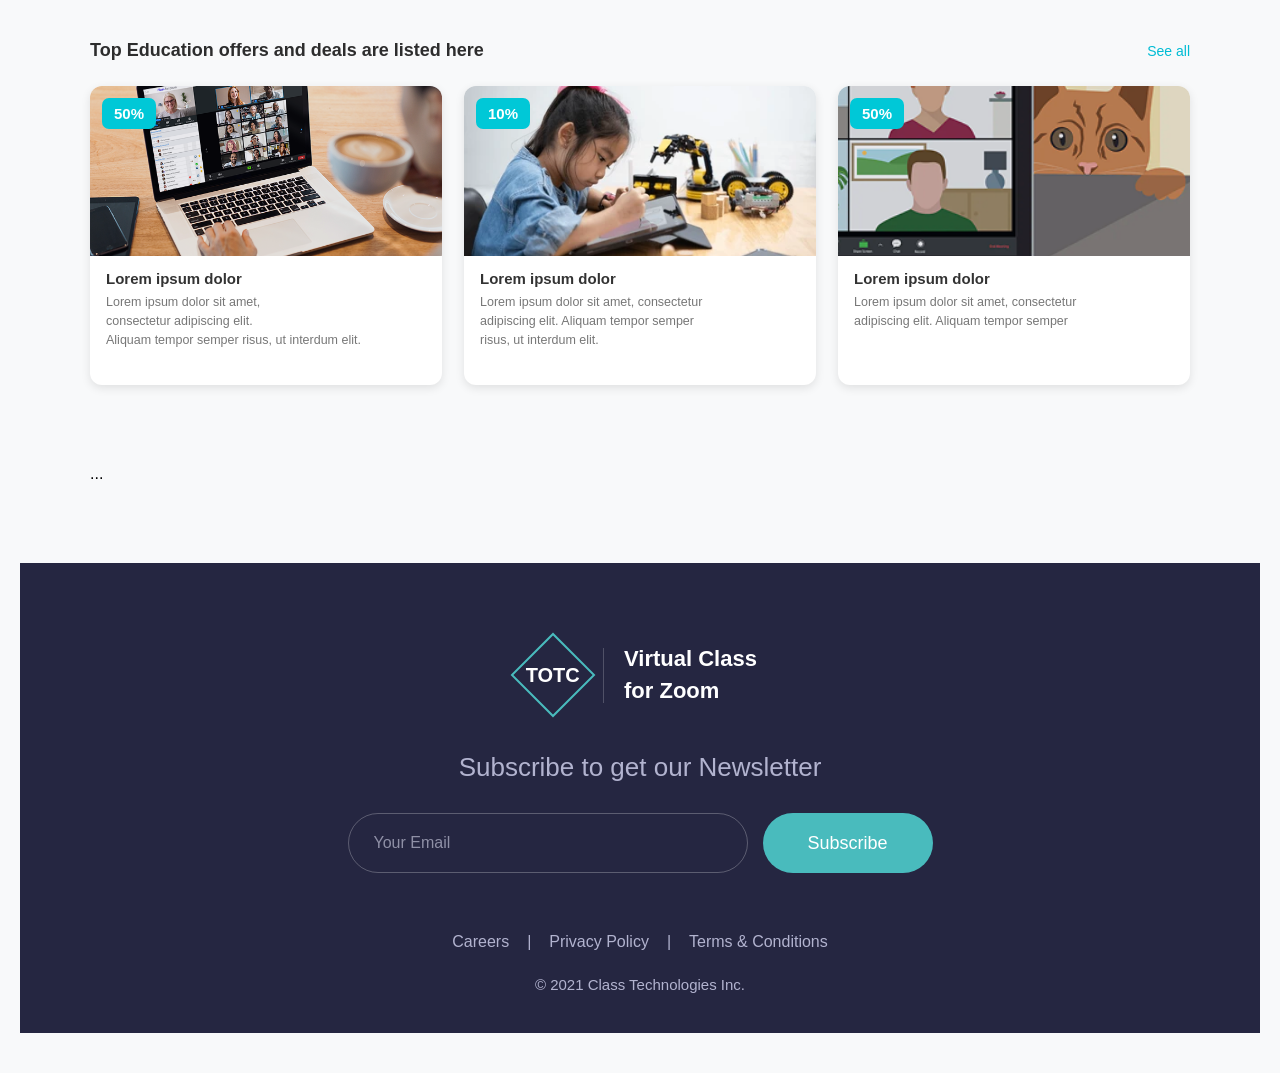
==== commit 92d767d4: "Add files via upload" ====
--- a/index.html
+++ b/index.html
@@ -1,297 +1,126 @@
 <!DOCTYPE html>
 <html lang="en">
 <head>
-    <meta charset="UTF-8">
-    <meta name="viewport" content="width=device-width, initial-scale=1.0">
-    <title>E Learning</title>
-    
-
-    
-    <link rel="preconnect" href="https://fonts.googleapis.com">
-    <link href="https://fonts.googleapis.com/css2?family=Poppins:wght@400;500&display=swap" rel="stylesheet">
-    <link rel="stylesheet" href="https://cdnjs.cloudflare.com/ajax/libs/font-awesome/6.7.2/css/all.min.css">
-    
-
-    <link rel="stylesheet" href="style.css">
+<meta charset="UTF-8">
+<meta name="viewport" content="width=device-width, initial-scale=1.0">
+<title>Top Education Offers</title>
+<link rel="stylesheet" href="style.css">
 </head>
 <body>
 
-<header>
-    <nav class="navbar">
+  <section class="offers-section">
+    <div class="offers-top">
+      <h2>Top Education offers and deals are listed here</h2>
+      <a href="#">See all</a>
+    </div>
 
-        
-        <div class="logo">
-            <img src="images/Group 235 (1).png" alt="Logo">
-        </div>
+    <div class="offers-grid">
+      <!-- Box 1 -->
+      <div class="offer-box">
+        <div class="discount-badge">50%</div>
+        <img src="images folder4/Group 40.png" alt="Education">
+        <div class="box-text">
+          <h3>Lorem ipsum dolor</h3>
 
-       
-        <ul class="nav-menu">
-            <li><a href="#">Home</a></li>
-            <li><a href="#">Courses</a></li>
-            <li><a href="#">Careers</a></li>
-            <li><a href="#">Blog</a></li>
-            <li><a href="#">About Us</a></li>
-        </ul>
-
-      
-        <div class="profile">
-            <img src="images/Group 234 (1).png" alt="Profile">
-
-            <span>Lina</span>
-
-            <i class="fa-solid fa-angle-down"></i>
-        </div>
-
-    </nav>
-</header>
-
-<section class="hero-section">
-  <div class="hero-overlay">
-    <div class="search-filter-wrapper">
-
-      <div class="search-bar-row">
-        <input type="text" class="search-input" placeholder="Search your favourite course">
-        <button class="search-btn">Search</button>
-      </div>
-
-      <div class="filters-row">
-        <div class="filter-dropdown subject-dropdown">
-          <select>
-            <option>Subject</option>
-          </select>
-        </div>
-
-        <div class="filter-dropdown partner-dropdown">
-          <select>
-            <option>Partner</option>
-          </select>
-        </div>
-
-        <div class="filter-dropdown program-dropdown">
-          <select>
-            <option>Program</option>
-          </select>
-        </div>
-
-        <div class="filter-dropdown language-dropdown">
-          <select>
-            <option>Language</option>
-          </select>
-        </div>
-
-        <div class="filter-dropdown ability-dropdown">
-          <select>
-            <option>Abaliability</option>
-          </select>
-        </div>
-
-        <div class="filter-dropdown learning-type-dropdown">
-          <select>
-            <option>Learning Type</option>
-          </select>
+          <p>Lorem ipsum dolor sit amet,
+           <br> consectetur adipiscing elit.
+            <br> Aliquam tempor semper risus,
+              ut interdum elit.</p>
+          </br>
         </div>
       </div>
 
-    </div>
-  </div>
-</section>
+      <!-- Box 2 -->
+      <div class="offer-box">
+        <div class="discount-badge">10%</div>
+        <img src="images folder4/child study.png" alt="Education">
+        <div class="box-text">
+          <h3>Lorem ipsum dolor</h3>
 
-<section class="courses-grid-section">
-  <div class="courses-grid">
+          <p>Lorem ipsum dolor sit amet, consectetur
+            <br> adipiscing elit. Aliquam tempor semper
+            <br> risus, ut interdum elit.</p>
+          </br>
+        </div>
+      </div>
 
-    
-    <div class="course-card">
-      <div class="card-image-wrap">
-        <img src="images/Rectangle 32 (2).png" alt="AWS Certified solutions Architect">
-      </div>
-      <div class="card-tags">
-        <span class="tag-design"><i class="fas fa-th-large"></i> Design</span>
-        <span class="tag-duration"><i class="far fa-clock"></i> 3 Month</span>
-      </div>
-      <h3 class="card-title">AWS Certified solutions Architect</h3>
-      <p class="card-desc">Lorem ipsum dolor sit amet, consectetur adipiscing elit, sed do eiusmod tempor</p>
-      <div class="card-footer">
-        <div class="instructor">
-          <img src="images/image 12 (1).png" alt="Lina" class="instructor-avatar">
-          <span class="instructor-name">Lina</span>
-        </div>
-        <div class="card-price">
-          <span class="old-price">$100</span>
-          <span class="new-price">$80</span>
+      <!-- Box 3 -->
+      <div class="offer-box">
+        <div class="discount-badge">50%</div>
+        <img src="images folder4/Group 43.png" alt="Education">
+        <div class="box-text">
+          <h3>Lorem ipsum dolor</h3>
+          <p>Lorem ipsum dolor sit amet, consectetur
+            <br> adipiscing elit. Aliquam tempor semper </br>
+            <risus, ut interdum elit.</p>
         </div>
       </div>
     </div>
+  </section>
 
-    
 
-    <div class="course-card">
-      <div class="card-image-wrap">
-        <img src="images/Group 40.png" alt="AWS Certified solutions Architect">
-      </div>
-      <div class="card-tags">
-        <span class="tag-design"><i class="fas fa-th-large"></i> Design</span>
-        <span class="tag-duration"><i class="far fa-clock"></i> 3 Month</span>
-      </div>
-      <h3 class="card-title">AWS Certified solutions Architect</h3>
-      <p class="card-desc">Lorem ipsum dolor sit amet, consectetur adipiscing elit, sed do eiusmod tempor</p>
-      <div class="card-footer">
-        <div class="instructor">
-          <img src="images/image 12 (1).png" alt="Lina" class="instructor-avatar">
-          <span class="instructor-name">Lina</span>
+
+
+  <section class="offers-section">
+   ...
+</section>
+
+
+
+
+  <footer class="footer">
+
+    <div class="container">
+
+        <!-- Logo -->
+
+        <div class="footer-logo">
+
+            <div class="diamond">
+                <span>TOTC</span>
+            </div>
+
+            <div class="line"></div>
+
+            <h3>Virtual Class<br>for Zoom</h3>
+
         </div>
-        <div class="card-price">
-          <span class="old-price">$100</span>
-          <span class="new-price">$80</span>
+
+        <!-- Newsletter -->
+
+        <h4>Subscribe to get our Newsletter</h4>
+
+        <form class="newsletter">
+
+            <input type="email" placeholder="Your Email">
+
+            <button>Subscribe</button>
+
+        </form>
+
+        <!-- Links -->
+
+        <div class="footer-links">
+
+            <a href="#">Careers</a>
+
+            <span>|</span>
+
+            <a href="#">Privacy Policy</a>
+
+            <span>|</span>
+
+            <a href="#">Terms & Conditions</a>
+
         </div>
-      </div>
+
+        <p class="copyright">
+            © 2021 Class Technologies Inc.
+        </p>
+
     </div>
 
-    
-
-    <div class="course-card">
-      <div class="card-image-wrap">
-        <img src="images/Group 40 (1).png" alt="AWS Certified solutions Architect">
-      </div>
-      <div class="card-tags">
-        <span class="tag-design"><i class="fas fa-th-large"></i> Design</span>
-        <span class="tag-duration"><i class="far fa-clock"></i> 3 Month</span>
-      </div>
-      <h3 class="card-title">AWS Certified solutions Architect</h3>
-      <p class="card-desc">Lorem ipsum dolor sit amet, consectetur adipiscing elit, sed do eiusmod tempor</p>
-      <div class="card-footer">
-        <div class="instructor">
-          <img src="images/image 12 (1).png" alt="Lina" class="instructor-avatar">
-          <span class="instructor-name">Lina</span>
-        </div>
-        <div class="card-price">
-          <span class="old-price">$100</span>
-          <span class="new-price">$80</span>
-        </div>
-      </div>
-    </div>
-
-   
-
-    <div class="course-card">
-      <div class="card-image-wrap">
-        <img src="images/Group 40 (2).png" alt="AWS Certified solutions Architect">
-      </div>
-      <div class="card-tags">
-        <span class="tag-design"><i class="fas fa-th-large"></i> Design</span>
-        <span class="tag-duration"><i class="far fa-clock"></i> 3 Month</span>
-      </div>
-      <h3 class="card-title">AWS Certified solutions Architect</h3>
-      <p class="card-desc">Lorem ipsum dolor sit amet, consectetur adipiscing elit, sed do eiusmod tempor</p>
-      <div class="card-footer">
-        <div class="instructor">
-          <img src="images/image 12 (1).png" alt="Lina" class="instructor-avatar">
-          <span class="instructor-name">Lina</span>
-        </div>
-        <div class="card-price">
-          <span class="old-price">$100</span>
-          <span class="new-price">$80</span>
-        </div>
-      </div>
-    </div>
-
-    
-
-    <div class="course-card">
-      <div class="card-image-wrap">
-        <img src="images/Group 40 (3).png" alt="AWS Certified solutions Architect">
-      </div>
-      <div class="card-tags">
-        <span class="tag-design"><i class="fas fa-th-large"></i> Design</span>
-        <span class="tag-duration"><i class="far fa-clock"></i> 3 Month</span>
-      </div>
-      <h3 class="card-title">AWS Certified solutions Architect</h3>
-      <p class="card-desc">Lorem ipsum dolor sit amet, consectetur adipiscing elit, sed do eiusmod tempor</p>
-      <div class="card-footer">
-        <div class="instructor">
-          <img src="images/image 12 (1).png" alt="Lina" class="instructor-avatar">
-          <span class="instructor-name">Lina</span>
-        </div>
-        <div class="card-price">
-          <span class="old-price">$100</span>
-          <span class="new-price">$80</span>
-        </div>
-      </div>
-    </div>
-
-    
-
-    <div class="course-card">
-      <div class="card-image-wrap">
-        <img src="images/Group 40 (4).png" alt="AWS Certified solutions Architect">
-      </div>
-      <div class="card-tags">
-        <span class="tag-design"><i class="fas fa-th-large"></i> Design</span>
-        <span class="tag-duration"><i class="far fa-clock"></i> 3 Month</span>
-      </div>
-      <h3 class="card-title">AWS Certified solutions Architect</h3>
-      <p class="card-desc">Lorem ipsum dolor sit amet, consectetur adipiscing elit, sed do eiusmod tempor</p>
-      <div class="card-footer">
-        <div class="instructor">
-          <img src="images/image 12 (1).png" alt="Lina" class="instructor-avatar">
-          <span class="instructor-name">Lina</span>
-        </div>
-        <div class="card-price">
-          <span class="old-price">$100</span>
-          <span class="new-price">$80</span>
-        </div>
-      </div>
-    </div>
-
-    
-
-    <div class="course-card">
-      <div class="card-image-wrap">
-        <img src="images/Group 40 (5).png" alt="AWS Certified solutions Architect">
-      </div>
-      <div class="card-tags">
-        <span class="tag-design"><i class="fas fa-th-large"></i> Design</span>
-        <span class="tag-duration"><i class="far fa-clock"></i> 3 Month</span>
-      </div>
-      <h3 class="card-title">AWS Certified solutions Architect</h3>
-      <p class="card-desc">Lorem ipsum dolor sit amet, consectetur adipiscing elit, sed do eiusmod tempor</p>
-      <div class="card-footer">
-        <div class="instructor">
-          <img src="images/image 12 (1).png" alt="Lina" class="instructor-avatar">
-          <span class="instructor-name">Lina</span>
-        </div>
-        <div class="card-price">
-          <span class="old-price">$100</span>
-          <span class="new-price">$80</span>
-        </div>
-      </div>
-    </div>
-
-    
-    
-    <div class="course-card">
-      <div class="card-image-wrap">
-        <img src="images/Group 40 (6).png" alt="AWS Certified solutions Architect">
-      </div>
-      <div class="card-tags">
-        <span class="tag-design"><i class="fas fa-th-large"></i> Design</span>
-        <span class="tag-duration"><i class="far fa-clock"></i> 3 Month</span>
-      </div>
-      <h3 class="card-title">AWS Certified solutions Architect</h3>
-      <p class="card-desc">Lorem ipsum dolor sit amet, consectetur adipiscing elit, sed do eiusmod tempor</p>
-      <div class="card-footer">
-        <div class="instructor">
-          <img src="images/image 12 (1).png" alt="Lina" class="instructor-avatar">
-          <span class="instructor-name">Lina</span>
-        </div>
-        <div class="card-price">
-          <span class="old-price">$100</span>
-          <span class="new-price">$80</span>
-        </div>
-      </div>
-    </div>
-
-  </div>
-</section>
+</footer>
 
 </body>
 </html>
--- a/style.css
+++ b/style.css
@@ -1,554 +1,230 @@
-
-
-*{
-    margin: 0;
-    padding: 0;
-    box-sizing: border-box;
-    font-family: "Poppins", sans-serif;
-    
-}
-
-html, body{
-    width: 100%;
-    overflow-x: hidden;
-}
-
-body{
-    background: #F8F8F8;
-}
-
-header{
-    width: 100%;
-    background: #fff;
-}
-
-.navbar{
-
-    width: 85%;
-    height: 83px;
-
-    margin: auto;
-
-    display: flex;
-    justify-content: space-between;
-    align-items: center;
-}
-
-
-
-.logo img{
-
-    width: 114px;
-    height: 83px;
-    object-fit: contain;
-}
-
-
-
-.nav-menu{
-
-    display: flex;
-    align-items: center;
-    gap: 45px;
-    list-style: none;
-}
-
-.nav-menu a{
-
-    text-decoration: none;
-    color: #5B5B5B;
-    font-size: 18px;
-    font-weight: 400;
-    transition: 0.3s;
-}
-
-.nav-menu a:hover{
-
-    color: #49BBBD;
-}
-
-
-
-.profile{
-
-    display: flex;
-    align-items: center;
-    gap: 10px;
-}
-
-.profile img{
-
-    width: 63px;
-    height: 63px;
-    border-radius: 50%;
-    object-fit: cover;
-}
-
-.profile span{
-
-    font-size: 18px;
-    font-weight: 500;
-    color: #000;
-}
-
-.profile i{
-
-    font-size: 14px;
-    cursor: pointer;
-}
-
-
-.hero-section {
+* {
+  margin: 0;
+  padding: 0;
+  box-sizing: border-box;
+}
+
+body {
+  background-color: #f8f9fa;
+  font-family: Arial, Helvetica, sans-serif;
+  padding: 40px 20px;
+}
+
+.offers-section {
+  max-width: 1100px;
+  margin: 0 auto;
+}
+
+.offers-top {
+  display: flex;
+  justify-content: space-between;
+  align-items: center;
+  margin-bottom: 25px;
+}
+
+.offers-top h2 {
+  font-size: 18px;
+  font-weight: 600;
+  color: #2d2d2d;
+}
+
+.offers-top a {
+  font-size: 14px;
+  color: #00bcd4;
+  text-decoration: none;
+  font-weight: 500;
+}
+
+.offers-grid {
+  display: grid;
+  grid-template-columns: repeat(3, 1fr);
+  gap: 22px;
+}
+
+.offer-box {
+  background: #ffffff;
+  border-radius: 12px;
+  overflow: hidden;
+  box-shadow: 0 3px 10px rgba(0,0,0,0.1);
+  position: relative;
+}
+
+.offer-box img {
   width: 100%;
-  height: 326px;
-  position: relative;
-  background-image: url("images/Rectangle\ 180.png");
-   background-size: cover; 
-  background-position: center;
-  overflow: hidden;
-}
-
-.hero-overlay {
-  width: 100%;
-  height: 100%;
-  background-color: rgba(73, 187, 189, 0.6);
-  opacity: 1;
-  display: flex;
-  align-items: center;
-  justify-content: center;
-}
-
-.hero-overlay::before {
-  content: "";
-}
-
-
-.search-filter-wrapper {
-  width: 1324px;
-  max-width: 90%;
-  display: flex;
-  flex-direction: column;
-  gap: 20px;
-}
-
-
-.search-bar-row {
-  display: flex;
-  width: 100%;
-  height: 73px;
-  background-color: #ffffff;
-  border-radius: 10px;
-  overflow: hidden;
-}
-
-.search-input {
-  flex: 1;
-  border: none;
-  outline: none;
-  padding: 0 24px;
-  font-family: 'Poppins', sans-serif;
-  font-size: 16px;
-  color: #252641;
-  min-width: 0;
-}
-
-.search-input::placeholder {
-  color: #9A9A9A;
-}
-
-.search-btn {
-  width: 140px;
-  flex-shrink: 0;
-  background-color: #2FC1C9;
-  color: #ffffff;
-  border: none;
-  font-family: 'Poppins', sans-serif;
-  font-weight: 500;
-  font-size: 18px;
-  cursor: pointer;
-}
-
-
-
-
-.filters-row {
-  display: flex;
-  flex-wrap: wrap;
-  gap: 20px;
-}
-
-.filter-dropdown {
-  position: relative;
-  background-color: #ffffff;
-  border-radius: 10px;
-  height: 73px;
-  display: flex;
-  align-items: center;
-  padding: 0 16px;
-  flex: 1 1 auto;
-  min-width: 140px;
-}
-
-.filter-dropdown select {
-  width: 100%;
-  height: 36px;
-  border: none;
-  outline: none;
-  background: transparent;
-  font-family: 'Poppins', sans-serif;
-  font-weight: 500;
-  font-size: 18px;
-  line-height: 100%;
-  letter-spacing: 4%;
-  color: #252641;
-  text-align: center;
-  text-align-last: center;
-  cursor: pointer;
- 
-  
-}
-
- 
- .subject-dropdown  { max-width: 152px; }
- .partner-dropdown  { max-width: 170px; }
-.program-dropdown  { max-width: 192px; }
-.language-dropdown { max-width: 209px; }
-.ability-dropdown  { max-width: 216px; }
-.learning-type-dropdown { max-width: 267px; }   
-
-
-.courses-grid-section {
-  width: 100%;
-  padding: 40px 5%;
-  box-sizing: border-box;
-}
-
-.courses-grid {
-  display: grid;
-  grid-template-columns: repeat(4, minmax(0, 374px));
-  gap: 40px;
-  justify-content: center;
-  max-width: 1682px;
-  width: 100%;
-  margin: 0 auto;
-}
-
-
-.course-card {
-  width: 100%;
-  max-width: 374px;
-  height: 617px;
-  background-color: #FFFFFF;
-  border-radius: 20px;
-  box-shadow: 0px 18.83px 47.08px 0px rgba(47, 50, 125, 0.10);
-  padding: 20px;
-  box-sizing: border-box;
-  position: relative;
-  margin: 0 auto;
-}
-
-
-.card-image-wrap {
-  width: 100%;
-  max-width: 334.02px;
-  height: 238.66px;
-  border-radius: 20px;
-  overflow: hidden;
-  position: relative;
-}
-
-.card-image-wrap img {
-  width: 100%;
-  height: 100%;
+  height: 170px;
   object-fit: cover;
   display: block;
 }
 
-
-.card-image-wrap::after {
-  content: "";
+.discount-badge {
   position: absolute;
-  top: 0;
-  left: 0;
-  width: 100%;
-  height: 100%;
-  background-color: #171B41;
-  opacity: 0.10;
-}
-
-
-.card-tags {
-  display: flex;
-  align-items: center;
-  justify-content: space-between;
-  margin-top: 16px;
-}
-
-.tag-design {
-  display: flex;
-  align-items: center;
-  gap: 6px;
-  height: 22px;
-  padding: 0 8px;
-  font-family: 'Poppins', sans-serif;
-  font-weight: 500;
-  font-size: 14px;
-  line-height: 180%;
-  letter-spacing: 2%;
-  color: #696984;
-}
-
-.tag-design i {
-  font-size: 14px;
-  color: #D9D9D9;
-}
-
-.tag-duration {
-  display: flex;
-  align-items: center;
-  gap: 6px;
-  font-family: 'Poppins', sans-serif;
-  font-weight: 500;
-  font-size: 14px;
-  line-height: 180%;
-  letter-spacing: 2%;
-  color: #696984;
-}
-
-.tag-duration i {
-  font-size: 18px;
-  color: #D9D9D9;
-}
-
-
-.card-title {
-  width: 100%;
-  max-width: 324px;
-  margin-top: 12px;
-  font-family: 'Poppins', sans-serif;
-  font-weight: 500;
-  font-size: 18px;
-  line-height: 100%;
-  letter-spacing: 0%;
-  color: #252641;
-}
-
-
-.card-desc {
-  width: 100%;
-  max-width: 328px;
-  margin-top: 12px;
-  font-family: 'Poppins', sans-serif;
-  font-weight: 400;
-  font-size: 18px;
-  line-height: 180%;
-  letter-spacing: 2%;
-  color: #696984;
-}
-
-
-.card-footer {
-  position: absolute;
-  bottom: 20px;
-  left: 20px;
-  right: 20px;
-  width: auto;
-  display: flex;
-  align-items: center;
-  justify-content: space-between;
-}
-
-.instructor {
-  display: flex;
-  align-items: center;
-  gap: 10px;
-}
-
-.instructor-avatar {
-  width: 44px;
-  height: 44.25px;
-  border-radius: 22.12px;
-  object-fit: cover;
-  background-color: #D9D9D9;
-}
-
-.instructor-name {
-  font-family: 'Poppins', sans-serif;
-  font-size: 16px;
-  color: #252641;
-}
-
-.card-price {
-  display: flex;
-  align-items: center;
-  gap: 8px;
-}
-
-.old-price {
-  font-family: 'Poppins', sans-serif;
-  font-weight: 300;
-  font-size: 18px;
-  line-height: 100%;
-  letter-spacing: 2%;
-  color: rgba(0, 0, 0, 0.5);
-  text-decoration: line-through;
-}
-
-.new-price {
-  font-family: 'Poppins', sans-serif;
-  font-weight: 700;
-  font-size: 24px;
-  line-height: 100%;
-  letter-spacing: 2%;
-  color: #49BBBD;
-}
-
-
-@media (max-width: 1024px) {
-
-  .navbar {
-    width: 92%;
+  top: 12px;
+  left: 12px;
+  background: #00c8d7;
+  color: white;
+  font-size: 15px;
+  font-weight: bold;
+  padding: 7px 12px;
+  border-radius: 7px;
+}
+
+.box-text {
+  padding: 14px 16px 18px 16px;
+}
+
+.box-text h3 {
+  font-size: 15px;
+  color: #333;
+  font-weight: 600;
+  margin-bottom: 6px;
+}
+
+.box-text p {
+  font-size: 12.5px;
+  color: #777;
+  line-height: 1.5;
+}
+
+/* Mobile responsive */
+@media (max-width: 900px) {
+  .offers-grid {
+    grid-template-columns: repeat(2, 1fr);
   }
-
-  .nav-menu {
-    gap: 25px;
+}
+
+@media (max-width: 600px) {
+  .offers-grid {
+    grid-template-columns: 1fr;
   }
-
-  .nav-menu a {
-    font-size: 16px;
-  }
-
-  .courses-grid {
-    grid-template-columns: repeat(2, minmax(0, 374px));
-  }
-
-  .search-filter-wrapper {
-    width: 100%;
-  }
-}
-
-
-@media (max-width: 768px) {
-
-  .navbar {
-    height: auto;
-    flex-wrap: wrap;
-    padding: 15px 0;
-    gap: 15px;
-  }
-
-  .logo img {
-    width: 90px;
-    height: 65px;
-  }
-
-  .nav-menu {
-    order: 3;
-    width: 100%;
-    justify-content: center;
-    flex-wrap: wrap;
-    gap: 15px 25px;
-  }
-
-  .profile span {
-    font-size: 16px;
-  }
-
-  .hero-section {
-    height: auto;
-    padding: 30px 0;
-  }
-
-  .search-filter-wrapper {
-    max-width: 92%;
-  }
-
-  .search-bar-row {
-    height: 60px;
-  }
-
-  .search-btn {
-    width: 110px;
-    font-size: 16px;
-  }
-
-  .filters-row {
-    justify-content: center;
-  }
-
-  .filter-dropdown {
-    height: 55px;
-    flex: 1 1 45%;
-    min-width: 120px;
-  }
-
-  .filter-dropdown select {
-    font-size: 15px;
-  }
-
-  .courses-grid {
-    grid-template-columns: repeat(2, minmax(0, 374px));
-    gap: 25px;
-  }
-
-  .course-card {
-    height: auto;
-    padding-bottom: 80px; /* space for absolute footer */
-  }
-}
-
-/* Mobile phones */
-@media (max-width: 480px) {
-
-  .navbar {
-    width: 90%;
-  }
-
-  .nav-menu {
-    gap: 10px 15px;
-  }
-
-  .nav-menu a {
-    font-size: 14px;
-  }
-
-  .profile img {
-    width: 45px;
-    height: 45px;
-  }
-
-  .search-bar-row {
-    flex-direction: column;
-    height: auto;
-  }
-
-  .search-input {
-    height: 50px;
-    width: 100%;
-  }
-
-  .search-btn {
-    width: 100%;
-    height: 45px;
-  }
-
-  .filter-dropdown {
-    flex: 1 1 100%;
-    max-width: 100% !important;
-  }
-
-  .courses-grid {
-    grid-template-columns: 1fr;
-    padding: 0 5%;
-  }
-
-  .course-card {
-    max-width: 100%;
-  }
-
-  .card-title,
-  .card-desc {
-    max-width: 100%;
-  }
-}
-
+}
+
+
+.offers-section{
+    margin-bottom: 80px;
+}
+
+.footer{
+    width:100%;
+    background:#252641;
+    padding:80px 0 40px;
+}
+
+.container{
+    width: 750px;
+    margin:auto;
+    text-align:center;
+}
+
+/* Logo */
+
+.footer-logo{
+    display:flex;
+    justify-content:center;
+    align-items:center;
+    gap:20px;
+    margin-bottom:45px;
+}
+
+.diamond{
+    width:60px;
+    height:60px;
+    border:2px solid #49BBBD;
+    transform:rotate(45deg);
+    display:flex;
+    justify-content:center;
+    align-items:center;
+}
+
+.diamond span{
+    transform:rotate(-45deg);
+    color:#fff;
+    font-size:20px;
+    font-weight:700;
+}
+
+.line{
+    width:1px;
+    height:55px;
+    background:rgba(255,255,255,.2);
+}
+
+.footer-logo h3{
+    color:#fff;
+    font-size:22px;
+    line-height:32px;
+    text-align:left;
+    font-weight:600;
+}
+
+/* Newsletter */
+
+.footer h4{
+    color:#B2B3CF;
+    font-size:26px;
+    margin-bottom:30px;
+    font-weight:500;
+}
+
+.newsletter{
+    display:flex;
+    justify-content:center;
+    gap:15px;
+    margin-bottom:60px;
+}
+
+.newsletter input{
+    width:400px;
+    height:60px;
+    background:transparent;
+    border:1px solid rgba(255,255,255,.25);
+    border-radius:35px;
+    padding:0 25px;
+    color:#fff;
+    font-size:16px;
+    outline:none;
+}
+
+.newsletter input::placeholder{
+    color:#8F90A6;
+}
+
+.newsletter button{
+    width:170px;
+    height:60px;
+    border:none;
+    border-radius:35px;
+    background:#49BBBD;
+    color:#fff;
+    font-size:18px;
+    cursor:pointer;
+    transition:.3s;
+}
+
+.newsletter button:hover{
+    background:#3ba9aa;
+}
+
+/* Links */
+
+.footer-links{
+    display:flex;
+    justify-content:center;
+    align-items:center;
+    gap:18px;
+    margin-bottom:25px;
+}
+
+.footer-links a{
+    text-decoration:none;
+    color:#B2B3CF;
+    font-size:16px;
+}
+
+.footer-links span{
+    color:#B2B3CF;
+}
+
+.copyright{
+    color:#B2B3CF;
+    font-size:15px;
+}
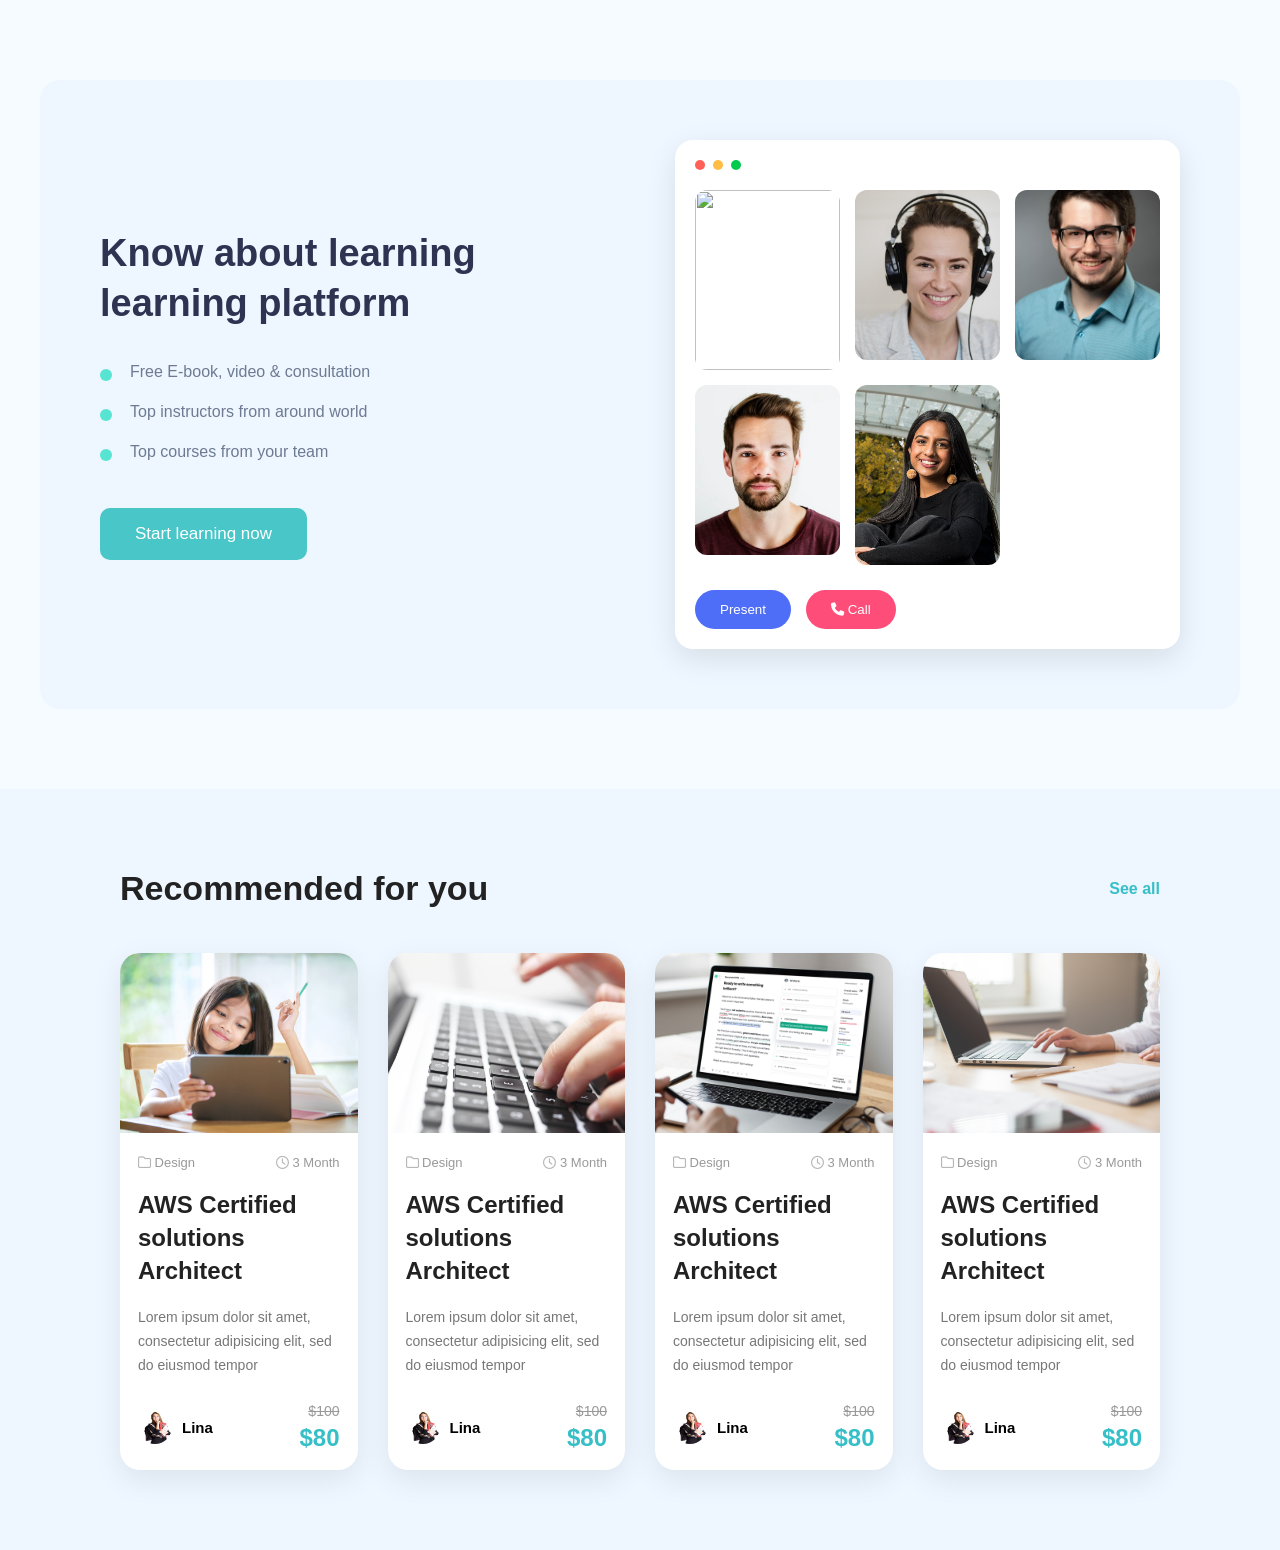
==== commit 9667d03d: "Add files via upload" ====
--- a/index.html
+++ b/index.html
@@ -1,126 +1,330 @@
 <!DOCTYPE html>
 <html lang="en">
 <head>
-<meta charset="UTF-8">
-<meta name="viewport" content="width=device-width, initial-scale=1.0">
-<title>Top Education Offers</title>
-<link rel="stylesheet" href="style.css">
+    <meta charset="UTF-8">
+    <meta name="viewport" content="width=device-width, initial-scale=1.0">
+    <title>Learning Platform</title>
+
+    <link rel="stylesheet" href="style.css">
+
+    <link rel="stylesheet"
+    href="https://cdnjs.cloudflare.com/ajax/libs/font-awesome/6.6.0/css/all.min.css">
 </head>
+
 <body>
 
-  <section class="offers-section">
-    <div class="offers-top">
-      <h2>Top Education offers and deals are listed here</h2>
-      <a href="#">See all</a>
+<section class="learning">
+
+<div class="container">
+
+    <!-- Left -->
+
+    <div class="left">
+
+        <h2>
+            Know about learning <br>
+            learning platform
+        </h2>
+
+        <ul>
+
+            <li>Free E-book, video & consultation</li>
+
+            <li>Top instructors from around world</li>
+
+            <li>Top courses from your team</li>
+
+        </ul>
+
+        <button>Start learning now</button>
+
     </div>
 
-    <div class="offers-grid">
-      <!-- Box 1 -->
-      <div class="offer-box">
-        <div class="discount-badge">50%</div>
-        <img src="images folder4/Group 40.png" alt="Education">
-        <div class="box-text">
-          <h3>Lorem ipsum dolor</h3>
-
-          <p>Lorem ipsum dolor sit amet,
-           <br> consectetur adipiscing elit.
-            <br> Aliquam tempor semper risus,
-              ut interdum elit.</p>
-          </br>
-        </div>
-      </div>
-
-      <!-- Box 2 -->
-      <div class="offer-box">
-        <div class="discount-badge">10%</div>
-        <img src="images folder4/child study.png" alt="Education">
-        <div class="box-text">
-          <h3>Lorem ipsum dolor</h3>
-
-          <p>Lorem ipsum dolor sit amet, consectetur
-            <br> adipiscing elit. Aliquam tempor semper
-            <br> risus, ut interdum elit.</p>
-          </br>
-        </div>
-      </div>
-
-      <!-- Box 3 -->
-      <div class="offer-box">
-        <div class="discount-badge">50%</div>
-        <img src="images folder4/Group 43.png" alt="Education">
-        <div class="box-text">
-          <h3>Lorem ipsum dolor</h3>
-          <p>Lorem ipsum dolor sit amet, consectetur
-            <br> adipiscing elit. Aliquam tempor semper </br>
-            <risus, ut interdum elit.</p>
-        </div>
-      </div>
+
+    <!-- Right -->
+
+    <div class="right">
+
+        <div class="window">
+
+            <div class="top-bar">
+
+                <span class="red"></span>
+                <span class="yellow"></span>
+                <span class="green"></span>
+
+            </div>
+
+            <div class="video-grid">
+
+                <div class="big">
+                    <img src="images folder2/person1.jpg" alt="">
+                </div>
+
+                <div class="small">
+                    <img src="images folder2/person2.png" alt="">
+                </div>
+
+                <div class="small">
+                    <img src="images folder2/person3.png" alt="">
+                </div>
+
+                <div class="small">
+                    <img src="images folder2/person4.png" alt="">
+                </div>
+
+                <div class="big">
+                    <img src="images folder2/person5.png" alt="">
+                </div>
+
+            </div>
+
+            <div class="buttons">
+
+                <button class="present">Present</button>
+
+                <button class="call">
+                    <i class="fa-solid fa-phone"></i>
+                    Call
+                </button>
+
+            </div>
+
+        </div>
+
     </div>
-  </section>
-
-
-
-
-  <section class="offers-section">
-   ...
+
+</div>
+
 </section>
-
-
-
-
-  <footer class="footer">
-
-    <div class="container">
-
-        <!-- Logo -->
-
-        <div class="footer-logo">
-
-            <div class="diamond">
-                <span>TOTC</span>
-            </div>
-
-            <div class="line"></div>
-
-            <h3>Virtual Class<br>for Zoom</h3>
-
-        </div>
-
-        <!-- Newsletter -->
-
-        <h4>Subscribe to get our Newsletter</h4>
-
-        <form class="newsletter">
-
-            <input type="email" placeholder="Your Email">
-
-            <button>Subscribe</button>
-
-        </form>
-
-        <!-- Links -->
-
-        <div class="footer-links">
-
-            <a href="#">Careers</a>
-
-            <span>|</span>
-
-            <a href="#">Privacy Policy</a>
-
-            <span>|</span>
-
-            <a href="#">Terms & Conditions</a>
-
-        </div>
-
-        <p class="copyright">
-            © 2021 Class Technologies Inc.
-        </p>
+<!-- ========================================== -->
+
+
+<section class="recommended">
+
+    <div class="heading">
+
+        <h2>Recommended for you</h2>
+
+        <a href="#">See all</a>
 
     </div>
 
-</footer>
+
+    <div class="courses">
+
+        <!-- Card 1 -->
+
+        <div class="card">
+
+            <img src="images folder2/course1.png" alt="">
+
+            <div class="content">
+
+                <div class="top">
+
+                    <span><i class="fa-regular fa-folder"></i> Design</span>
+
+                    <span><i class="fa-regular fa-clock"></i> 3 Month</span>
+
+                </div>
+
+                <h3>
+                    AWS Certified solutions
+                    Architect
+                </h3>
+
+                <p>
+                    Lorem ipsum dolor sit amet,
+                    consectetur adipisicing elit,
+                    sed do eiusmod tempor
+                </p>
+
+                <div class="bottom">
+
+                    <div class="teacher">
+
+                        <img src="images folder2/profile.png" alt="">
+
+                        <span>Lina</span>
+
+                    </div>
+
+                    <div class="price">
+
+                        <del>$100</del>
+
+                        <h4>$80</h4>
+
+                    </div>
+
+                </div>
+
+            </div>
+
+        </div>
+
+
+        <!-- Card 2 -->
+
+        <div class="card">
+
+            <img src="images folder2/course2.jpg" alt="">
+
+            <div class="content">
+
+                <div class="top">
+
+                    <span><i class="fa-regular fa-folder"></i> Design</span>
+
+                    <span><i class="fa-regular fa-clock"></i> 3 Month</span>
+
+                </div>
+
+                <h3>
+                    AWS Certified solutions
+                    Architect
+                </h3>
+
+                <p>
+                    Lorem ipsum dolor sit amet,
+                    consectetur adipisicing elit,
+                    sed do eiusmod tempor
+                </p>
+
+                <div class="bottom">
+
+                    <div class="teacher">
+
+                        <img src="images folder2/profile.png" alt="">
+
+                        <span>Lina</span>
+
+                    </div>
+
+                    <div class="price">
+
+                        <del>$100</del>
+
+                        <h4>$80</h4>
+
+                    </div>
+
+                </div>
+
+            </div>
+
+        </div>
+
+
+        <!-- Card 3 -->
+
+        <div class="card">
+
+            <img src="images folder2/course3.jpg" alt="">
+
+            <div class="content">
+
+                <div class="top">
+
+                    <span><i class="fa-regular fa-folder"></i> Design</span>
+
+                    <span><i class="fa-regular fa-clock"></i> 3 Month</span>
+
+                </div>
+
+                <h3>
+                    AWS Certified solutions
+                    Architect
+                </h3>
+
+                <p>
+                    Lorem ipsum dolor sit amet,
+                    consectetur adipisicing elit,
+                    sed do eiusmod tempor
+                </p>
+
+                <div class="bottom">
+
+                    <div class="teacher">
+
+                        <img src="images folder2/profile.png" alt="">
+
+                        <span>Lina</span>
+
+                    </div>
+
+                    <div class="price">
+
+                        <del>$100</del>
+
+                        <h4>$80</h4>
+
+                    </div>
+
+                </div>
+
+            </div>
+
+        </div>
+
+
+        <!-- Card 4 -->
+
+        <div class="card">
+
+            <img src="images folder2/course4.jpg" alt="">
+
+            <div class="content">
+
+                <div class="top">
+
+                    <span><i class="fa-regular fa-folder"></i> Design</span>
+
+                    <span><i class="fa-regular fa-clock"></i> 3 Month</span>
+
+                </div>
+
+                <h3>
+                    AWS Certified solutions
+                    Architect
+                </h3>
+
+                <p>
+                    Lorem ipsum dolor sit amet,
+                    consectetur adipisicing elit,
+                    sed do eiusmod tempor
+                </p>
+
+                <div class="bottom">
+
+                    <div class="teacher">
+
+                        <img src="images folder2/profile.png" alt="">
+
+                        <span>Lina</span>
+
+                    </div>
+
+                    <div class="price">
+
+                        <del>$100</del>
+
+                        <h4>$80</h4>
+
+                    </div>
+
+                </div>
+
+            </div>
+
+        </div>
+
+    </div>
+
+</section>
+
+
 
 </body>
 </html>
--- a/style.css
+++ b/style.css
@@ -1,230 +1,377 @@
-* {
-  margin: 0;
-  padding: 0;
-  box-sizing: border-box;
-}
-
-body {
-  background-color: #f8f9fa;
-  font-family: Arial, Helvetica, sans-serif;
-  padding: 40px 20px;
-}
-
-.offers-section {
-  max-width: 1100px;
-  margin: 0 auto;
-}
-
-.offers-top {
-  display: flex;
-  justify-content: space-between;
-  align-items: center;
-  margin-bottom: 25px;
-}
-
-.offers-top h2 {
-  font-size: 18px;
-  font-weight: 600;
-  color: #2d2d2d;
-}
-
-.offers-top a {
-  font-size: 14px;
-  color: #00bcd4;
-  text-decoration: none;
-  font-weight: 500;
-}
-
-.offers-grid {
-  display: grid;
-  grid-template-columns: repeat(3, 1fr);
-  gap: 22px;
-}
-
-.offer-box {
-  background: #ffffff;
-  border-radius: 12px;
-  overflow: hidden;
-  box-shadow: 0 3px 10px rgba(0,0,0,0.1);
-  position: relative;
-}
-
-.offer-box img {
-  width: 100%;
-  height: 170px;
-  object-fit: cover;
-  display: block;
-}
-
-.discount-badge {
-  position: absolute;
-  top: 12px;
-  left: 12px;
-  background: #00c8d7;
-  color: white;
-  font-size: 15px;
-  font-weight: bold;
-  padding: 7px 12px;
-  border-radius: 7px;
-}
-
-.box-text {
-  padding: 14px 16px 18px 16px;
-}
-
-.box-text h3 {
-  font-size: 15px;
-  color: #333;
-  font-weight: 600;
-  margin-bottom: 6px;
-}
-
-.box-text p {
-  font-size: 12.5px;
-  color: #777;
-  line-height: 1.5;
-}
-
-/* Mobile responsive */
-@media (max-width: 900px) {
-  .offers-grid {
-    grid-template-columns: repeat(2, 1fr);
-  }
-}
-
-@media (max-width: 600px) {
-  .offers-grid {
-    grid-template-columns: 1fr;
-  }
-}
-
-
-.offers-section{
-    margin-bottom: 80px;
-}
-
-.footer{
+*{
+    margin:0;
+    padding:0;
+    box-sizing:border-box;
+    font-family:Arial, Helvetica, sans-serif;
+}
+
+body{
+    background:#f6fbff;
+}
+
+.learning{
+    padding:80px 0;
+}
+
+.container{
+
+    width:1200px;
+    margin:auto;
+
+    background:#eef7ff;
+
+    border-radius:20px;
+
+    padding:60px;
+
+    display:flex;
+
+    justify-content:space-between;
+
+    align-items:center;
+
+    gap:70px;
+}
+
+/* LEFT */
+
+.left{
+    flex:1;
+}
+
+.left h2{
+
+    font-size:38px;
+
+    line-height:1.3;
+
+    color:#2d3350;
+
+    margin-bottom:35px;
+}
+
+.left ul{
+    list-style:none;
+}
+
+.left li{
+
+    margin-bottom:22px;
+
+    color:#6d7a92;
+
+    position:relative;
+
+    padding-left:30px;
+}
+
+.left li::before{
+
+    content:"";
+
+    width:12px;
+
+    height:12px;
+
+    background:#57e4d2;
+
+    border-radius:50%;
+
+    position:absolute;
+
+    left:0;
+
+    top:6px;
+}
+
+.left button{
+
+    margin-top:25px;
+
+    padding:16px 35px;
+
+    border:none;
+
+    border-radius:10px;
+
+    background:#49c6c8;
+
+    color:white;
+
+    font-size:17px;
+
+    cursor:pointer;
+}
+
+/* RIGHT */
+
+.right{
+    flex:1;
+}
+
+.window{
+
+    background:white;
+
+    border-radius:18px;
+
+    padding:20px;
+
+    box-shadow:0 10px 30px rgba(0,0,0,.1);
+}
+
+.top-bar{
+
+    display:flex;
+
+    gap:8px;
+
+    margin-bottom:20px;
+}
+
+.top-bar span{
+
+    width:10px;
+
+    height:10px;
+
+    border-radius:50%;
+}
+
+.red{
+    background:#ff6057;
+}
+
+.yellow{
+    background:#ffbd44;
+}
+
+.green{
+    background:#00ca4e;
+}
+
+.video-grid{
+
+    display:grid;
+
+    grid-template-columns:repeat(3,1fr);
+
+    gap:15px;
+}
+
+.big img,
+.small img{
+
     width:100%;
-    background:#252641;
-    padding:80px 0 40px;
-}
-
-.container{
-    width: 750px;
-    margin:auto;
-    text-align:center;
-}
-
-/* Logo */
-
-.footer-logo{
-    display:flex;
-    justify-content:center;
+
+    height:100%;
+
+    object-fit:cover;
+
+    border-radius:12px;
+}
+
+.big{
+
+    height:180px;
+}
+
+.small{
+
+    height:170px;
+}
+
+.buttons{
+
+    margin-top:25px;
+
+    display:flex;
+
+    gap:15px;
+}
+
+.present{
+
+    background:#4f6ef7;
+
+    color:white;
+
+    border:none;
+
+    padding:12px 25px;
+
+    border-radius:30px;
+}
+
+.call{
+
+    background:#ff4d79;
+
+    color:white;
+
+    border:none;
+
+    padding:12px 25px;
+
+    border-radius:30px;
+}
+
+
+/* ================== */
+
+
+.recommended{
+
+    width:100%;
+    padding:80px 120px;
+    background:#eef7ff;
+}
+
+/* Heading */
+
+.heading{
+
+    display:flex;
+    justify-content:space-between;
     align-items:center;
-    gap:20px;
     margin-bottom:45px;
 }
 
-.diamond{
-    width:60px;
-    height:60px;
-    border:2px solid #49BBBD;
-    transform:rotate(45deg);
-    display:flex;
-    justify-content:center;
+.heading h2{
+
+    font-size:34px;
+    font-weight:700;
+    color:#222;
+}
+
+.heading a{
+
+    text-decoration:none;
+    color:#36bfc7;
+    font-weight:600;
+}
+
+/* Cards */
+
+.courses{
+
+    display:flex;
+    justify-content:space-between;
+    gap:30px;
+}
+
+/* Card */
+
+.card{
+
+    width:280px;
+    background:#fff;
+    border-radius:20px;
+    overflow:hidden;
+
+    box-shadow:0 10px 30px rgba(0,0,0,.08);
+
+    transition:.4s;
+}
+
+.card:hover{
+
+    transform:translateY(-8px);
+
+    box-shadow:0 20px 40px rgba(0,0,0,.15);
+}
+
+.card>img{
+
+    width:100%;
+    height:180px;
+    object-fit:cover;
+}
+
+.content{
+
+    padding:18px;
+}
+
+/* top */
+
+.top{
+
+    display:flex;
+    justify-content:space-between;
+    font-size:13px;
+    color:#999;
+    margin-bottom:18px;
+}
+
+.top i{
+
+    color:#b7b7b7;
+}
+
+/* title */
+
+.content h3{
+
+    font-size:24px;
+    line-height:33px;
+    margin-bottom:18px;
+    color:#222;
+}
+
+/* paragraph */
+
+.content p{
+
+    font-size:14px;
+    line-height:24px;
+    color:#777;
+    margin-bottom:25px;
+}
+
+/* bottom */
+
+.bottom{
+
+    display:flex;
+    justify-content:space-between;
     align-items:center;
 }
 
-.diamond span{
-    transform:rotate(-45deg);
-    color:#fff;
-    font-size:20px;
-    font-weight:700;
-}
-
-.line{
-    width:1px;
-    height:55px;
-    background:rgba(255,255,255,.2);
-}
-
-.footer-logo h3{
-    color:#fff;
-    font-size:22px;
-    line-height:32px;
-    text-align:left;
+.teacher{
+
+    display:flex;
+    align-items:center;
+    gap:10px;
+}
+
+.teacher img{
+
+    width:34px;
+    height:34px;
+    border-radius:50%;
+}
+
+.teacher span{
+
+    font-size:15px;
     font-weight:600;
 }
 
-/* Newsletter */
-
-.footer h4{
-    color:#B2B3CF;
-    font-size:26px;
-    margin-bottom:30px;
-    font-weight:500;
-}
-
-.newsletter{
-    display:flex;
-    justify-content:center;
-    gap:15px;
-    margin-bottom:60px;
-}
-
-.newsletter input{
-    width:400px;
-    height:60px;
-    background:transparent;
-    border:1px solid rgba(255,255,255,.25);
-    border-radius:35px;
-    padding:0 25px;
-    color:#fff;
-    font-size:16px;
-    outline:none;
-}
-
-.newsletter input::placeholder{
-    color:#8F90A6;
-}
-
-.newsletter button{
-    width:170px;
-    height:60px;
-    border:none;
-    border-radius:35px;
-    background:#49BBBD;
-    color:#fff;
-    font-size:18px;
-    cursor:pointer;
-    transition:.3s;
-}
-
-.newsletter button:hover{
-    background:#3ba9aa;
-}
-
-/* Links */
-
-.footer-links{
-    display:flex;
-    justify-content:center;
-    align-items:center;
-    gap:18px;
-    margin-bottom:25px;
-}
-
-.footer-links a{
-    text-decoration:none;
-    color:#B2B3CF;
-    font-size:16px;
-}
-
-.footer-links span{
-    color:#B2B3CF;
-}
-
-.copyright{
-    color:#B2B3CF;
-    font-size:15px;
+.price{
+
+    text-align:right;
+}
+
+.price del{
+
+    color:#999;
+    font-size:14px;
+}
+
+.price h4{
+
+    color:#36bfc7;
+    font-size:24px;
+    margin-top:4px;
 }
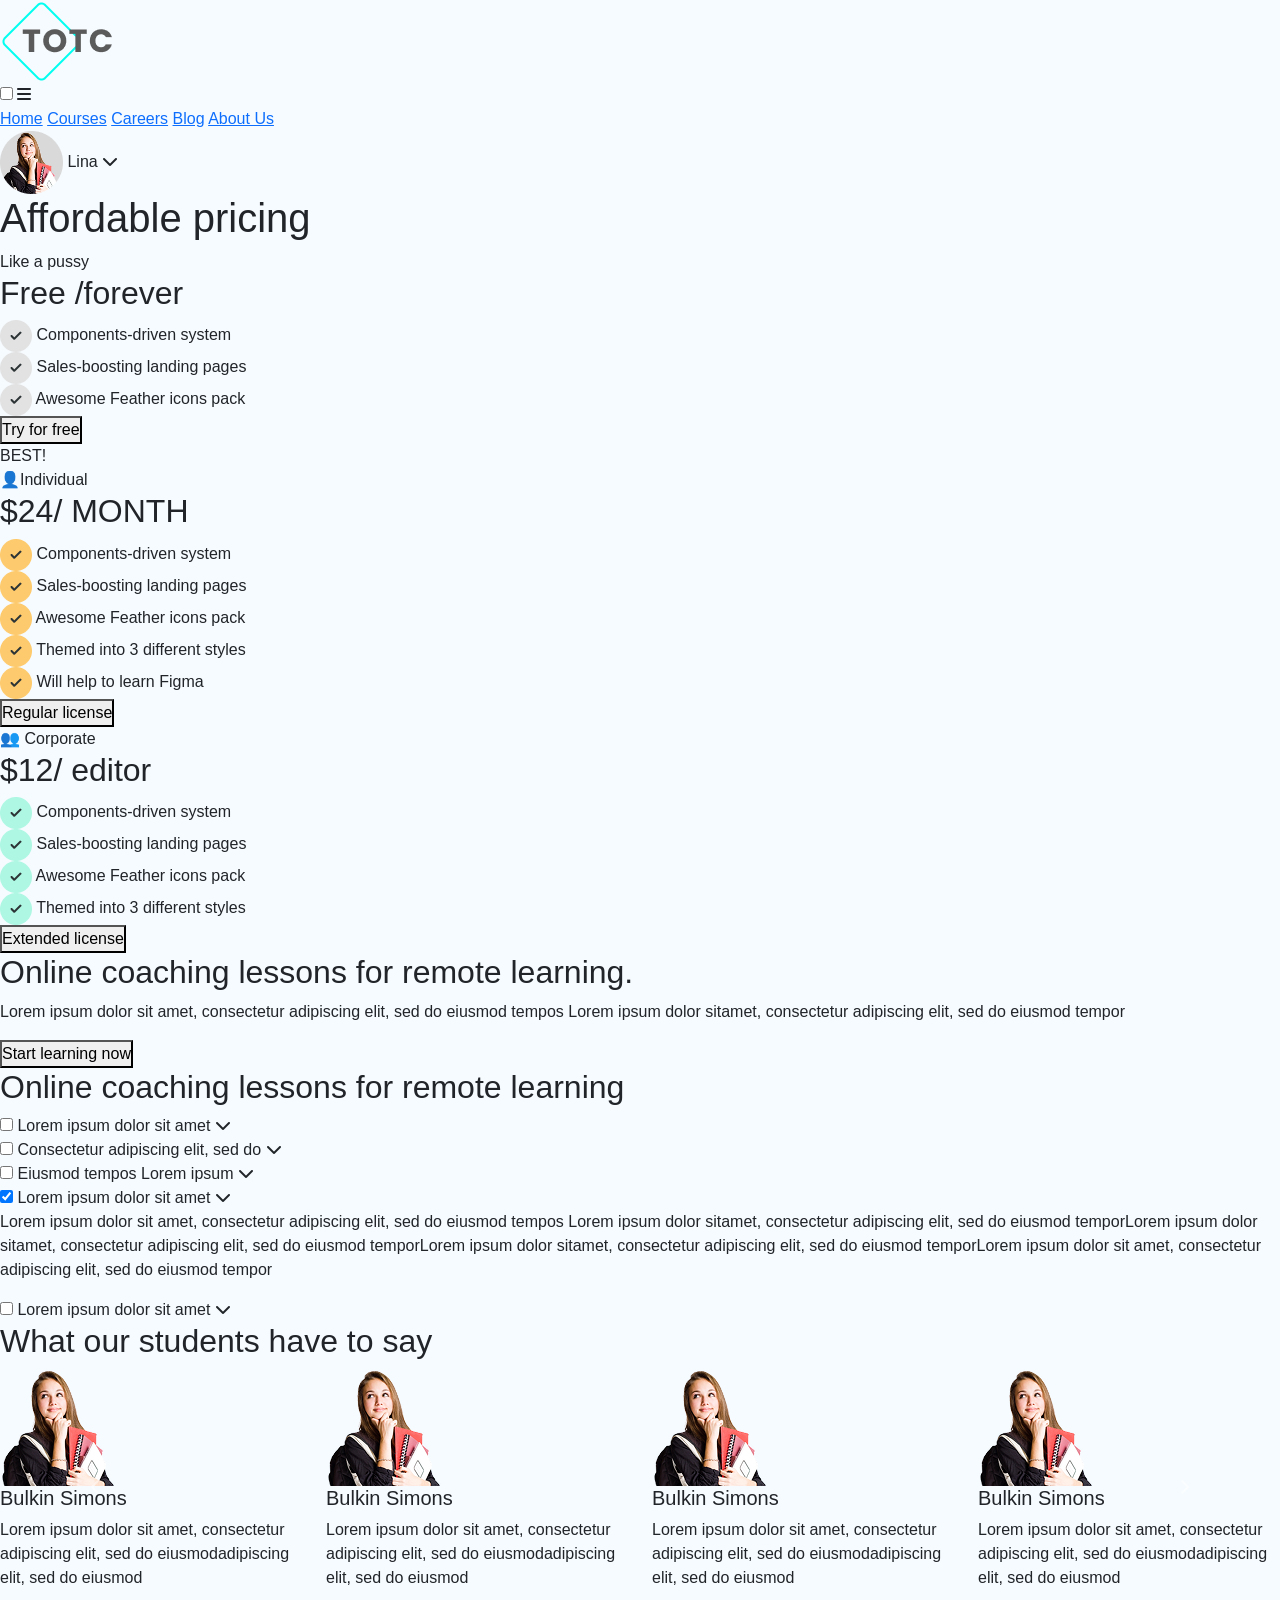
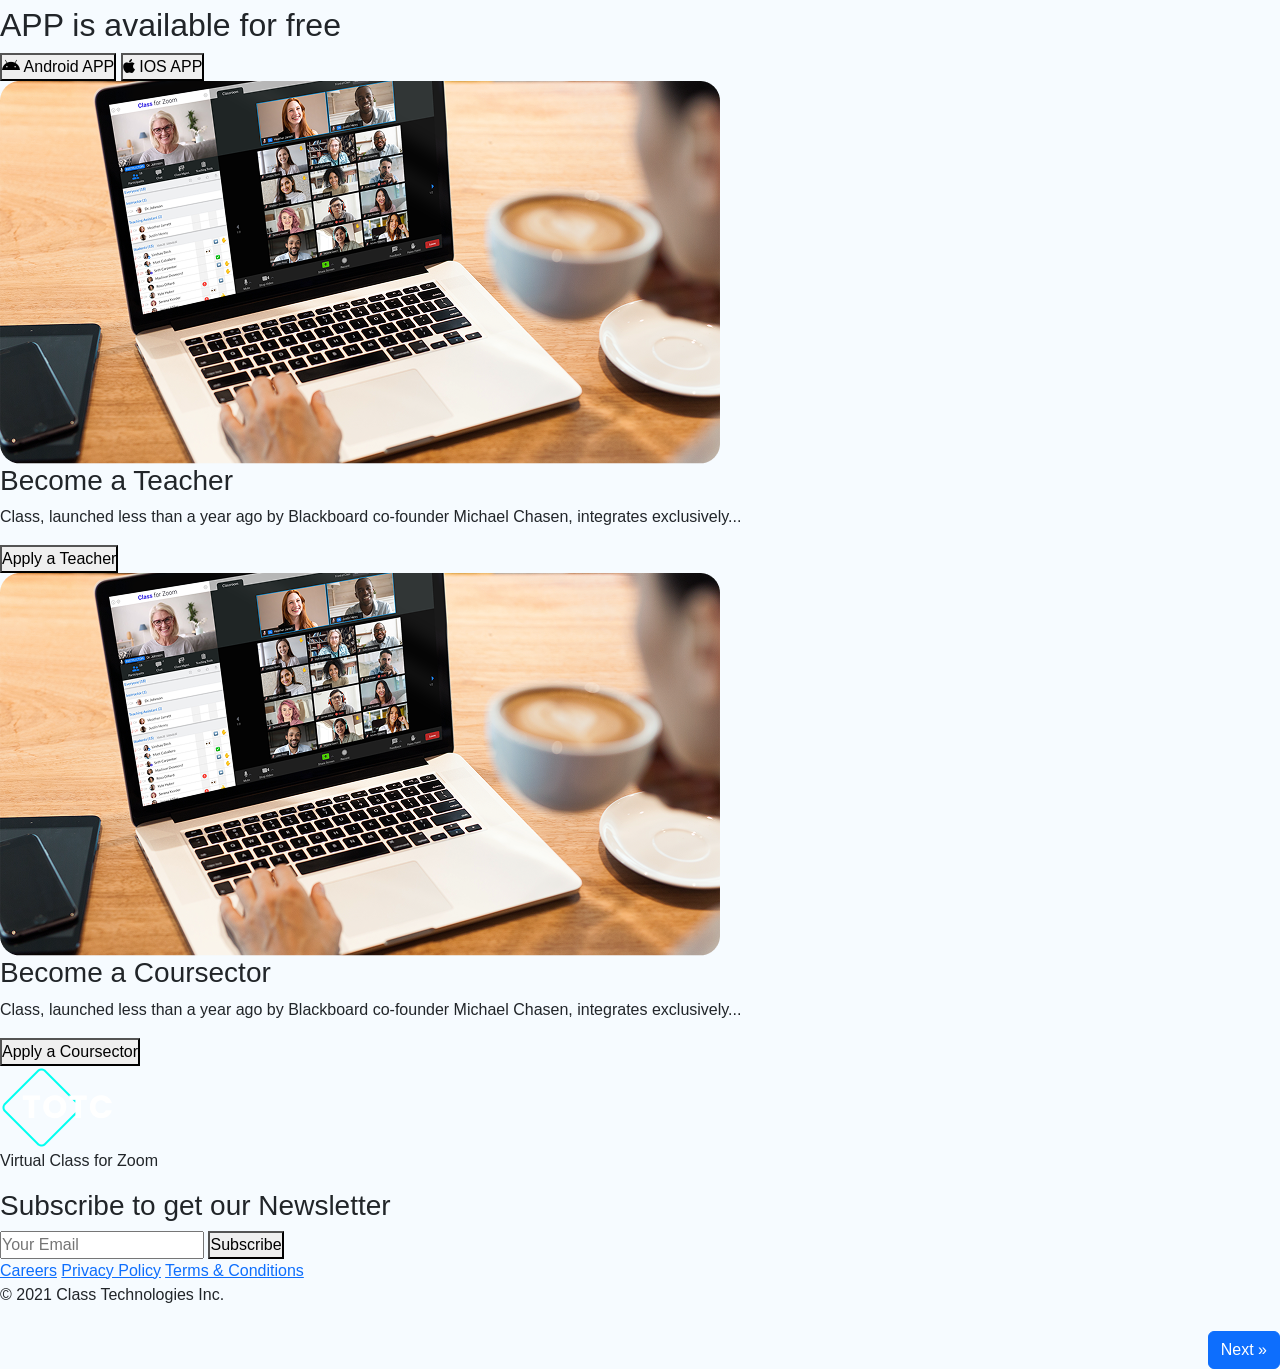
==== commit da29539a: "Update and rename membership.html to index.html" ====
--- a/index.html
+++ b/index.html
@@ -1,330 +1,337 @@
 <!DOCTYPE html>
 <html lang="en">
 <head>
-    <meta charset="UTF-8">
-    <meta name="viewport" content="width=device-width, initial-scale=1.0">
-    <title>Learning Platform</title>
-
-    <link rel="stylesheet" href="style.css">
-
-    <link rel="stylesheet"
-    href="https://cdnjs.cloudflare.com/ajax/libs/font-awesome/6.6.0/css/all.min.css">
+<meta charset="UTF-8">
+<meta name="viewport" content="width=device-width, initial-scale=1.0">
+<title>Membership-page</title>
+<link rel="stylesheet" href="https://cdnjs.cloudflare.com/ajax/libs/font-awesome/6.5.1/css/all.min.css">
+<link href="https://cdn.jsdelivr.net/npm/bootstrap@5.0.2/dist/css/bootstrap.min.css" rel="stylesheet" integrity="sha384-EVSTQN3/azprG1Anm3QDgpJLIm9Nao0Yz1ztcQTwFspd3yD65VohhpuuCOmLASjC" crossorigin="anonymous">
+<link rel="stylesheet" href="style.css">
 </head>
-
 <body>
 
-<section class="learning">
-
-<div class="container">
-
-    <!-- Left -->
-
-    <div class="left">
-
-        <h2>
-            Know about learning <br>
-            learning platform
-        </h2>
-
-        <ul>
-
-            <li>Free E-book, video & consultation</li>
-
-            <li>Top instructors from around world</li>
-
-            <li>Top courses from your team</li>
-
-        </ul>
-
-        <button>Start learning now</button>
-
-    </div>
-
-
-    <!-- Right -->
-
-    <div class="right">
-
-        <div class="window">
-
-            <div class="top-bar">
-
-                <span class="red"></span>
-                <span class="yellow"></span>
-                <span class="green"></span>
-
+<header class="header">
+  <div class="header-container">
+    <div class="logo-box">
+      <img src="images/Group 235.png" alt="TOTC Logo">
+    </div>
+
+    <input type="checkbox" id="nav-toggle" class="nav-toggle">
+    <label for="nav-toggle" class="hamburger-btn">
+      <i class="fa-solid fa-bars"></i>
+    </label>
+
+    <nav class="nav-links">
+      <a href="#" class="nav-link-home">Home</a>
+      <a href="#" class="nav-link-courses">Courses</a>
+      <a href="#" class="nav-link-careers">Careers</a>
+      <a href="#" class="nav-link-blog">Blog</a>
+      <a href="#" class="nav-link-about">About Us</a>
+    </nav>
+
+    <div class="profile-section">
+      <img src="images/Group 234.png" class="profile-img" alt="Lina">
+      <span class="profile-name">Lina</span>
+      <i class="fa-solid fa-chevron-down dropdown-icon"></i>
+    </div>
+  </div>
+</header>
+
+<section class="pricing-heading-section">
+  <h1>Affordable pricing</h1>
+</section>
+
+<div class="pricing-cards-row">
+
+  <!-- Free Plan Card -->
+  <div class="pricing-card-free">
+    <div class="plan-content-free">
+      <span class="plan-label-free">Like a pussy</span>
+      <h2 class="plan-price-free">Free <span class="period">/forever</span></h2>
+
+      <div class="feature-item-free">
+        <img src="images/Icon Acrylic.png" class="check-circle" alt="check">
+        <span>Components-driven system</span>
+      </div>
+      <div class="feature-item-free">
+        <img src="images/Icon Acrylic.png" class="check-circle" alt="check">
+        <span>Sales-boosting landing pages</span>
+      </div>
+      <div class="feature-item-free">
+        <img src="images/Icon Acrylic.png" class="check-circle" alt="check">
+        <span>Awesome Feather icons pack</span>
+      </div>
+
+      <button class="btn-try-free">Try for free</button>
+    </div>
+  </div>
+
+  <!-- Individual Plan Card -->
+  <div class="pricing-card-individual">
+    <span class="best-badge">BEST!</span>
+    <div class="plan-content-individual">
+      <span class="plan-label-individual">
+        👤Individual
+      </span>
+      <h2 class="plan-price-individual">$24<span class="period">/ MONTH</span></h2>
+
+      <div class="feature-item-individual">
+        <img src="images/Icon Acrylic (2).png" class="check-circle" alt="check">
+        <span>Components-driven system</span>
+      </div>
+      <div class="feature-item-individual">
+        <img src="images/Icon Acrylic (2).png" class="check-circle" alt="check">
+        <span>Sales-boosting landing pages</span>
+      </div>
+      <div class="feature-item-individual">
+        <img src="images/Icon Acrylic (2).png" class="check-circle" alt="check">
+        <span>Awesome Feather icons pack</span>
+      </div>
+      <div class="feature-item-individual">
+        <img src="images/Icon Acrylic (2).png" class="check-circle" alt="check">
+        <span>Themed into 3 different styles</span>
+      </div>
+      <div class="feature-item-individual">
+        <img src="images/Icon Acrylic (2).png" class="check-circle" alt="check">
+        <span>Will help to learn Figma</span>
+      </div>
+
+      <button class="btn-regular-license">Regular license</button>
+    </div>
+  </div>
+
+  <!-- Corporate Plan Card -->
+  <div class="pricing-card-corporate">
+    <div class="plan-content-corporate">
+      <span class="plan-label-corporate">
+        👥 Corporate
+      </span>
+      <h2 class="plan-price-corporate">$12<span class="period">/ editor</span></h2>
+      <div class="feature-item-corporate">
+        <img src="images/Icon Acrylic (3).png" class="check-circle" alt="check">
+        <span>Components-driven system</span>
+      </div>
+      <div class="feature-item-corporate">
+        <img src="images/Icon Acrylic (3).png" class="check-circle" alt="check">
+        <span>Sales-boosting landing pages</span>
+      </div>
+      <div class="feature-item-corporate">
+        <img src="images/Icon Acrylic (3).png" class="check-circle" alt="check">
+        <span>Awesome Feather icons pack</span>
+      </div>
+      <div class="feature-item-corporate">
+        <img src="images/Icon Acrylic (3).png" class="check-circle" alt="check">
+        <span>Themed into 3 different styles</span>
+      </div>
+      <button class="btn-extended-license">Extended license</button>
+    </div>
+  </div>
+
+</div>
+
+<!-- Online Coaching Banner -->
+<section class="coaching-banner-section">
+  <div class="coaching-banner">
+    <h2 class="coaching-heading">Online coaching lessons for remote learning.</h2>
+    <p class="coaching-text">
+      Lorem ipsum dolor sit amet, consectetur adipiscing elit, sed do eiusmod tempos Lorem ipsum dolor sitamet, consectetur adipiscing elit, sed do eiusmod tempor
+    </p>
+    <button class="btn-start-learning">Start learning now</button>
+  </div>
+</section>
+
+<!-- Online Coaching Lessons Accordion -->
+<section class="coaching-list-section">
+  <div class="coaching-list-container">
+    <h2 class="coaching-list-heading">Online coaching lessons for remote learning</h2>
+
+    <div class="accordion-list">
+
+      <div class="accordion-item">
+        <input type="checkbox" id="acc1" class="accordion-checkbox">
+        <label for="acc1" class="accordion-header">
+          <span class="accordion-dot"></span>
+          <span class="accordion-title">Lorem ipsum dolor sit amet</span>
+          <i class="fa-solid fa-chevron-down accordion-icon"></i>
+        </label>
+      </div>
+
+      <div class="accordion-item">
+        <input type="checkbox" id="acc2" class="accordion-checkbox">
+        <label for="acc2" class="accordion-header">
+          <span class="accordion-dot"></span>
+          <span class="accordion-title">Consectetur adipiscing elit, sed do</span>
+          <i class="fa-solid fa-chevron-down accordion-icon"></i>
+        </label>
+      </div>
+
+      <div class="accordion-item">
+        <input type="checkbox" id="acc3" class="accordion-checkbox">
+        <label for="acc3" class="accordion-header">
+          <span class="accordion-dot"></span>
+          <span class="accordion-title">Eiusmod tempos Lorem ipsum</span>
+          <i class="fa-solid fa-chevron-down accordion-icon"></i>
+        </label>
+      </div>
+
+      <div class="accordion-item">
+        <input type="checkbox" id="acc4" class="accordion-checkbox" checked>
+        <label for="acc4" class="accordion-header">
+          <span class="accordion-dot"></span>
+          <span class="accordion-title">Lorem ipsum dolor sit amet</span>
+          <i class="fa-solid fa-chevron-down accordion-icon"></i>
+        </label>
+        <div class="accordion-content">
+          <p>Lorem ipsum dolor sit amet, consectetur adipiscing elit, sed do eiusmod tempos Lorem ipsum dolor sitamet, consectetur adipiscing elit, sed do eiusmod temporLorem ipsum dolor sitamet, consectetur adipiscing elit, sed do eiusmod temporLorem ipsum dolor sitamet, consectetur adipiscing elit, sed do eiusmod temporLorem ipsum dolor sit amet, consectetur adipiscing elit, sed do eiusmod tempor</p>
+        </div>
+      </div>
+
+      <div class="accordion-item">
+        <input type="checkbox" id="acc5" class="accordion-checkbox">
+        <label for="acc5" class="accordion-header">
+          <span class="accordion-dot"></span>
+          <span class="accordion-title">Lorem ipsum dolor sit amet</span>
+          <i class="fa-solid fa-chevron-down accordion-icon"></i>
+        </label>
+      </div>
+
+    </div>
+  </div>
+</section>
+
+<!-- What Our Students Have To Say - Testimonials Carousel -->
+<section class="testimonials-section">
+  <div class="testimonials-container">
+    <h2 class="testimonials-heading">What our students have to say</h2>
+
+    <div id="testimonialsCarousel" class="carousel slide testimonials-carousel" data-bs-ride="false">
+      <div class="carousel-inner">
+
+        
+        <div class="carousel-item active">
+          <div class="row g-4 justify-content-center">
+            <div class="col-lg-3 col-md-6">
+              <div class="testimonial-card">
+                <img src="images/image 12.png" class="testimonial-img" alt="Bulkin Simons">
+                <h5 class="testimonial-name">Bulkin Simons</h5>
+                <p class="testimonial-text">Lorem ipsum dolor sit amet, consectetur adipiscing elit, sed do eiusmodadipiscing elit, sed do eiusmod</p>
+              </div>
             </div>
-
-            <div class="video-grid">
-
-                <div class="big">
-                    <img src="images folder2/person1.jpg" alt="">
-                </div>
-
-                <div class="small">
-                    <img src="images folder2/person2.png" alt="">
-                </div>
-
-                <div class="small">
-                    <img src="images folder2/person3.png" alt="">
-                </div>
-
-                <div class="small">
-                    <img src="images folder2/person4.png" alt="">
-                </div>
-
-                <div class="big">
-                    <img src="images folder2/person5.png" alt="">
-                </div>
-
+            <div class="col-lg-3 col-md-6">
+              <div class="testimonial-card">
+                <img src="images/image 12.png" class="testimonial-img" alt="Bulkin Simons">
+                <h5 class="testimonial-name">Bulkin Simons</h5>
+                <p class="testimonial-text">Lorem ipsum dolor sit amet, consectetur adipiscing elit, sed do eiusmodadipiscing elit, sed do eiusmod</p>
+              </div>
             </div>
-
-            <div class="buttons">
-
-                <button class="present">Present</button>
-
-                <button class="call">
-                    <i class="fa-solid fa-phone"></i>
-                    Call
-                </button>
-
+            <div class="col-lg-3 col-md-6">
+              <div class="testimonial-card">
+                <img src="images/image 12.png" class="testimonial-img" alt="Bulkin Simons">
+                <h5 class="testimonial-name">Bulkin Simons</h5>
+                <p class="testimonial-text">Lorem ipsum dolor sit amet, consectetur adipiscing elit, sed do eiusmodadipiscing elit, sed do eiusmod</p>
+              </div>
             </div>
-
+            <div class="col-lg-3 col-md-6">
+              <div class="testimonial-card">
+                <img src="images/image 12.png" class="testimonial-img" alt="Bulkin Simons">
+                <h5 class="testimonial-name">Bulkin Simons</h5>
+                <p class="testimonial-text">Lorem ipsum dolor sit amet, consectetur adipiscing elit, sed do eiusmodadipiscing elit, sed do eiusmod</p>
+              </div>
+            </div>
+          </div>
         </div>
 
-    </div>
-
+        
+
+      </div>
+
+      <!-- Prev/Next Arrows -->
+      <button class="carousel-control-prev testimonial-arrow" type="button" data-bs-target="#testimonialsCarousel" data-bs-slide="prev">
+        <i class="fa-solid fa-chevron-left"></i>
+      </button>
+      <button class="carousel-control-next testimonial-arrow" type="button" data-bs-target="#testimonialsCarousel" data-bs-slide="next">
+        <i class="fa-solid fa-chevron-right"></i>
+      </button>
+    </div>
+  </div>
+</section>
+
+<!-- APP is available for free -->
+<section class="app-banner-section">
+  <div class="app-banner">
+    <h2 class="app-banner-heading">APP is available for free</h2>
+    <div class="app-buttons">
+      <button class="btn-android-app">
+        <i class="fa-brands fa-android"></i> Android APP
+      </button>
+      <button class="btn-ios-app">
+        <i class="fa-brands fa-apple"></i> IOS APP
+      </button>
+    </div>
+  </div>
+</section>
+
+<!-- Become a Teacher / Become a Counselor Cards -->
+<section class="teacher-counselor-section">
+  <div class="teacher-counselor-row">
+
+    <!-- Become a Teacher Card -->
+    <div class="tc-card">
+      <img src="images/Rectangle 32.png" class="tc-image" alt="Become a Teacher">
+      <div class="tc-content">
+        <h3 class="tc-heading">Become a Teacher</h3>
+        <p class="tc-text">Class, launched less than a year ago by Blackboard co-founder Michael Chasen, integrates exclusively...</p>
+        <button class="btn-apply-teacher">Apply a Teacher</button>
+      </div>
+    </div>
+
+    <!-- Become a Counselor Card -->
+    <div class="tc-card">
+      <img src="images/Rectangle 32.png" class="tc-image" alt="Become a Counselor">
+      <div class="tc-content">
+        <h3 class="tc-heading">Become a Coursector</h3>
+        <p class="tc-text">Class, launched less than a year ago by Blackboard co-founder Michael Chasen, integrates exclusively...</p>
+        <button class="btn-apply-counselor">Apply a Coursector</button>
+      </div>
+    </div>
+
+  </div>
+</section>
+
+<!-- ===== Footer Section ===== -->
+<footer class="site-footer">
+
+  <div class="footer-brand">
+    <div class="footer-logo-box">
+      <img src="images/Group 112.png" alt="TOTC Logo" class="logo-icon">
+    </div>
+    <span class="footer-divider"></span>
+    <p class="footer-tagline">Virtual Class for Zoom</p>
+  </div>
+
+  <div class="footer-newsletter">
+    <h3>Subscribe to get our Newsletter</h3>
+    <form class="newsletter-form">
+      <input type="email" placeholder="Your Email" required>
+      <button type="submit">Subscribe</button>
+    </form>
+  </div>
+
+  <div class="footer-links">
+    <a href="#">Careers</a>
+    <span class="link-divider"></span>
+    <a href="#">Privacy Policy</a>
+    <span class="link-divider"></span>
+     <a href="#">Terms &amp; Conditions</a> 
+  </div>
+
+  <p class="footer-copyright">&copy; 2021 Class Technologies Inc.</p>
+
+</footer>
+<script src="https://cdn.jsdelivr.net/npm/bootstrap@5.0.2/dist/js/bootstrap.bundle.min.js" integrity="sha384-MrcW6ZMFYlzcLA8Nl+NtUVF0sA7MsXsP1UyJoMp4YLEuNSfAP+JcXn/tWtIaxVXM" crossorigin="anonymous"></script>
+
+  <div class="d-flex justify-content-end mt-4">
+  <a href="landing.html" class="btn btn-primary">Next &raquo;</a>
 </div>
-
-</section>
-<!-- ========================================== -->
-
-
-<section class="recommended">
-
-    <div class="heading">
-
-        <h2>Recommended for you</h2>
-
-        <a href="#">See all</a>
-
-    </div>
-
-
-    <div class="courses">
-
-        <!-- Card 1 -->
-
-        <div class="card">
-
-            <img src="images folder2/course1.png" alt="">
-
-            <div class="content">
-
-                <div class="top">
-
-                    <span><i class="fa-regular fa-folder"></i> Design</span>
-
-                    <span><i class="fa-regular fa-clock"></i> 3 Month</span>
-
-                </div>
-
-                <h3>
-                    AWS Certified solutions
-                    Architect
-                </h3>
-
-                <p>
-                    Lorem ipsum dolor sit amet,
-                    consectetur adipisicing elit,
-                    sed do eiusmod tempor
-                </p>
-
-                <div class="bottom">
-
-                    <div class="teacher">
-
-                        <img src="images folder2/profile.png" alt="">
-
-                        <span>Lina</span>
-
-                    </div>
-
-                    <div class="price">
-
-                        <del>$100</del>
-
-                        <h4>$80</h4>
-
-                    </div>
-
-                </div>
-
-            </div>
-
-        </div>
-
-
-        <!-- Card 2 -->
-
-        <div class="card">
-
-            <img src="images folder2/course2.jpg" alt="">
-
-            <div class="content">
-
-                <div class="top">
-
-                    <span><i class="fa-regular fa-folder"></i> Design</span>
-
-                    <span><i class="fa-regular fa-clock"></i> 3 Month</span>
-
-                </div>
-
-                <h3>
-                    AWS Certified solutions
-                    Architect
-                </h3>
-
-                <p>
-                    Lorem ipsum dolor sit amet,
-                    consectetur adipisicing elit,
-                    sed do eiusmod tempor
-                </p>
-
-                <div class="bottom">
-
-                    <div class="teacher">
-
-                        <img src="images folder2/profile.png" alt="">
-
-                        <span>Lina</span>
-
-                    </div>
-
-                    <div class="price">
-
-                        <del>$100</del>
-
-                        <h4>$80</h4>
-
-                    </div>
-
-                </div>
-
-            </div>
-
-        </div>
-
-
-        <!-- Card 3 -->
-
-        <div class="card">
-
-            <img src="images folder2/course3.jpg" alt="">
-
-            <div class="content">
-
-                <div class="top">
-
-                    <span><i class="fa-regular fa-folder"></i> Design</span>
-
-                    <span><i class="fa-regular fa-clock"></i> 3 Month</span>
-
-                </div>
-
-                <h3>
-                    AWS Certified solutions
-                    Architect
-                </h3>
-
-                <p>
-                    Lorem ipsum dolor sit amet,
-                    consectetur adipisicing elit,
-                    sed do eiusmod tempor
-                </p>
-
-                <div class="bottom">
-
-                    <div class="teacher">
-
-                        <img src="images folder2/profile.png" alt="">
-
-                        <span>Lina</span>
-
-                    </div>
-
-                    <div class="price">
-
-                        <del>$100</del>
-
-                        <h4>$80</h4>
-
-                    </div>
-
-                </div>
-
-            </div>
-
-        </div>
-
-
-        <!-- Card 4 -->
-
-        <div class="card">
-
-            <img src="images folder2/course4.jpg" alt="">
-
-            <div class="content">
-
-                <div class="top">
-
-                    <span><i class="fa-regular fa-folder"></i> Design</span>
-
-                    <span><i class="fa-regular fa-clock"></i> 3 Month</span>
-
-                </div>
-
-                <h3>
-                    AWS Certified solutions
-                    Architect
-                </h3>
-
-                <p>
-                    Lorem ipsum dolor sit amet,
-                    consectetur adipisicing elit,
-                    sed do eiusmod tempor
-                </p>
-
-                <div class="bottom">
-
-                    <div class="teacher">
-
-                        <img src="images folder2/profile.png" alt="">
-
-                        <span>Lina</span>
-
-                    </div>
-
-                    <div class="price">
-
-                        <del>$100</del>
-
-                        <h4>$80</h4>
-
-                    </div>
-
-                </div>
-
-            </div>
-
-        </div>
-
-    </div>
-
-</section>
-
-
-
 </body>
-</html>+</html>
